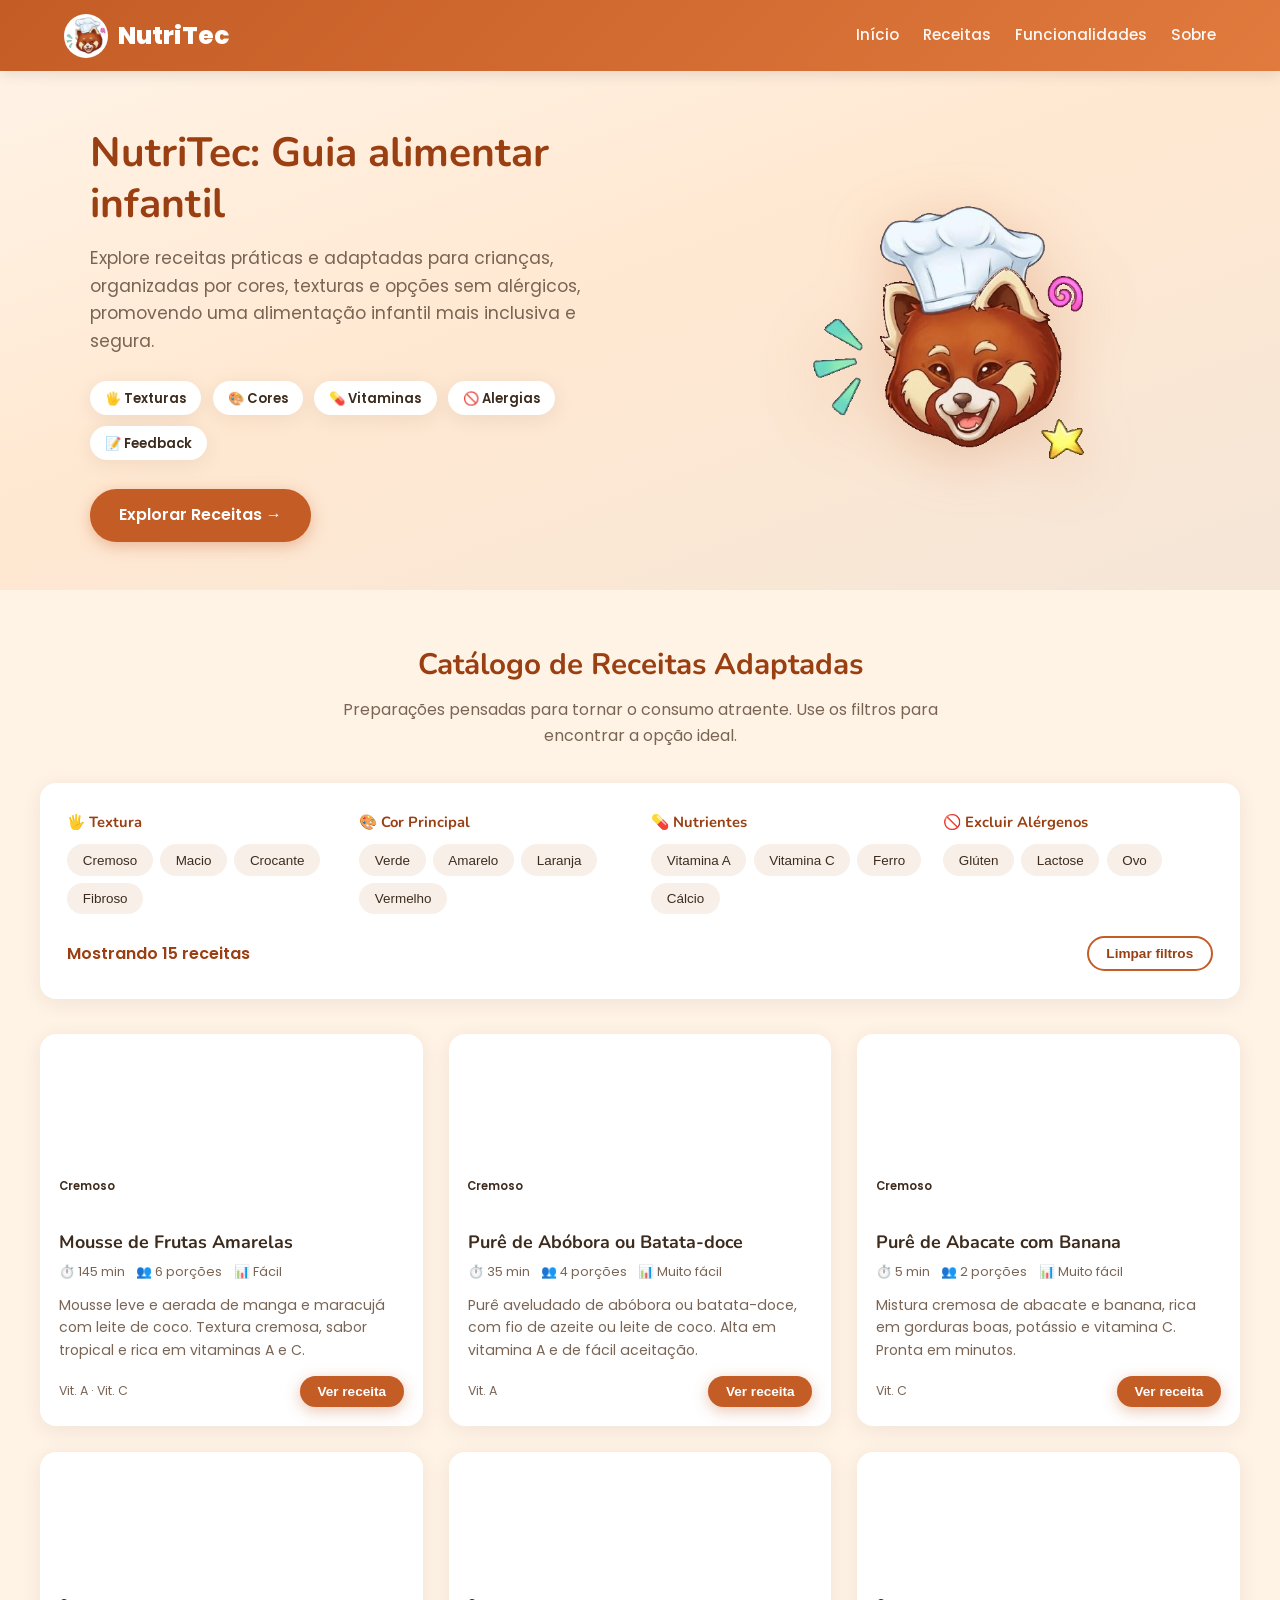
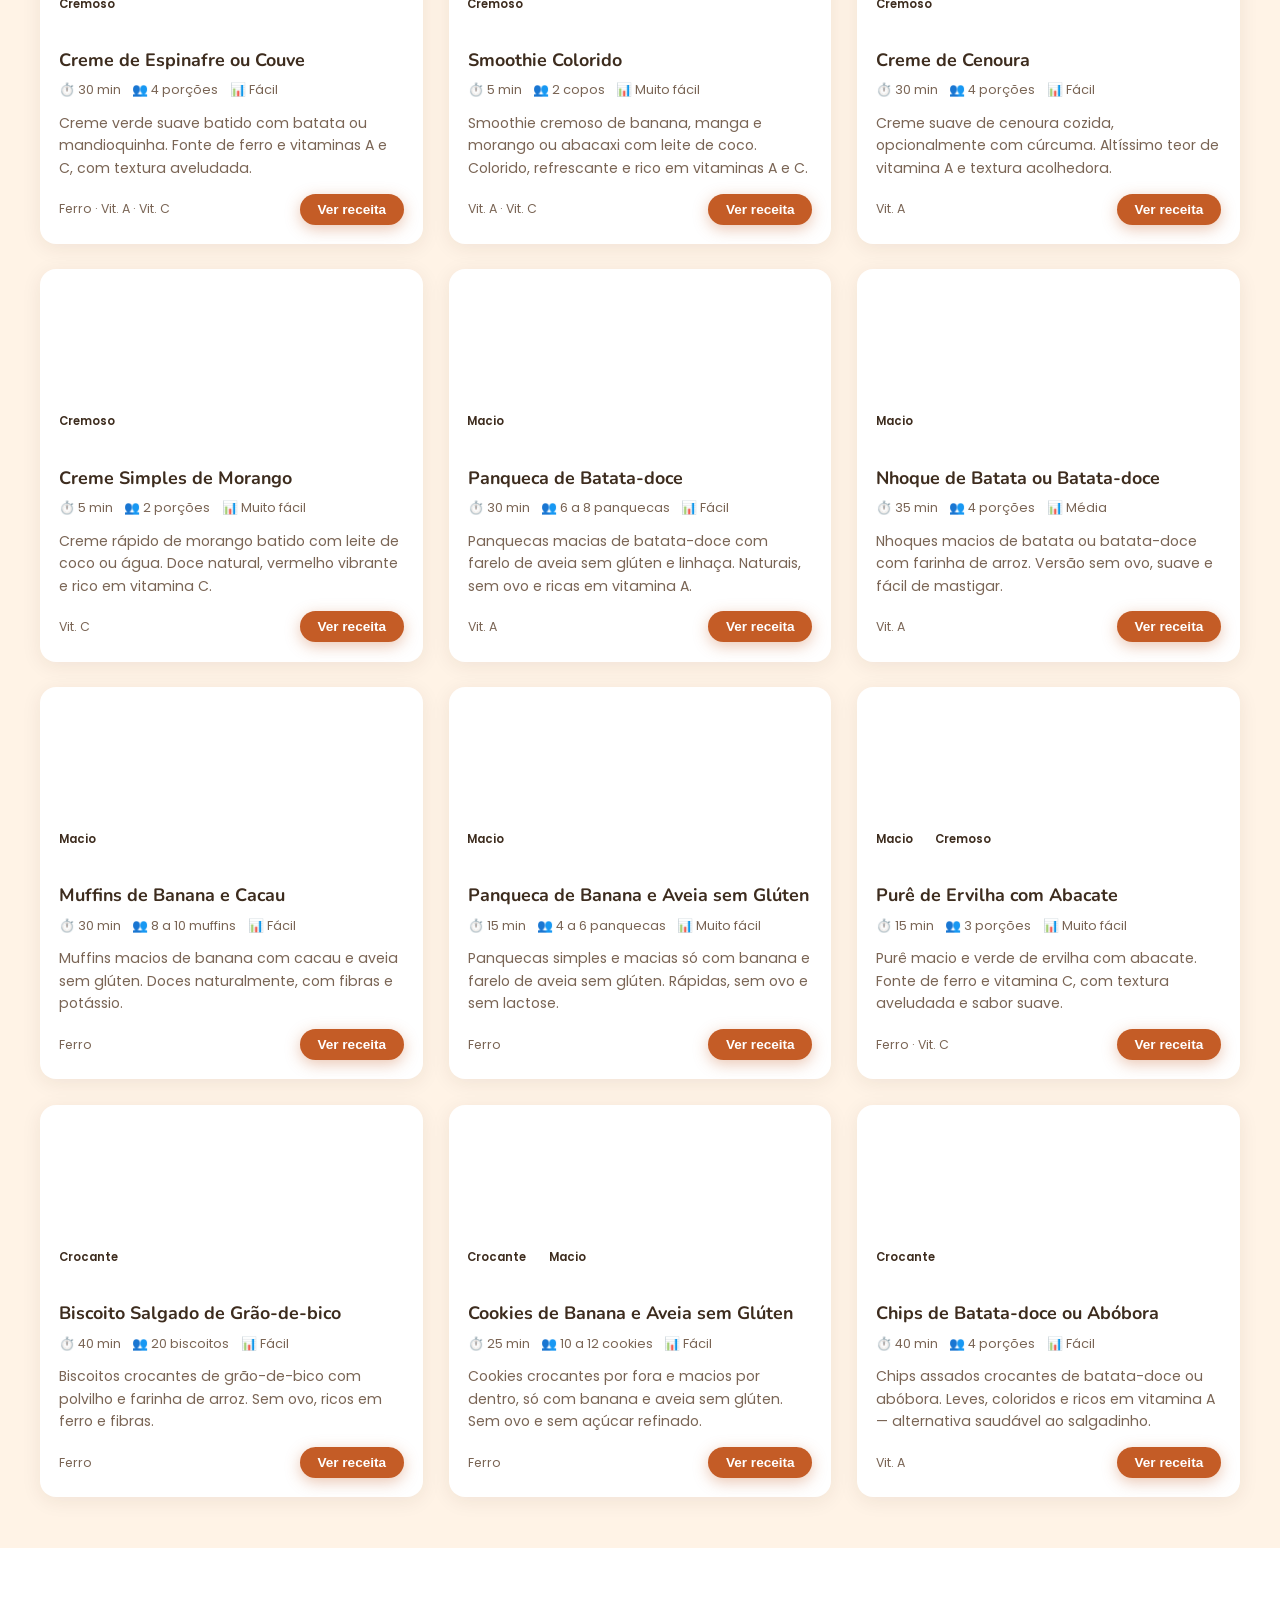
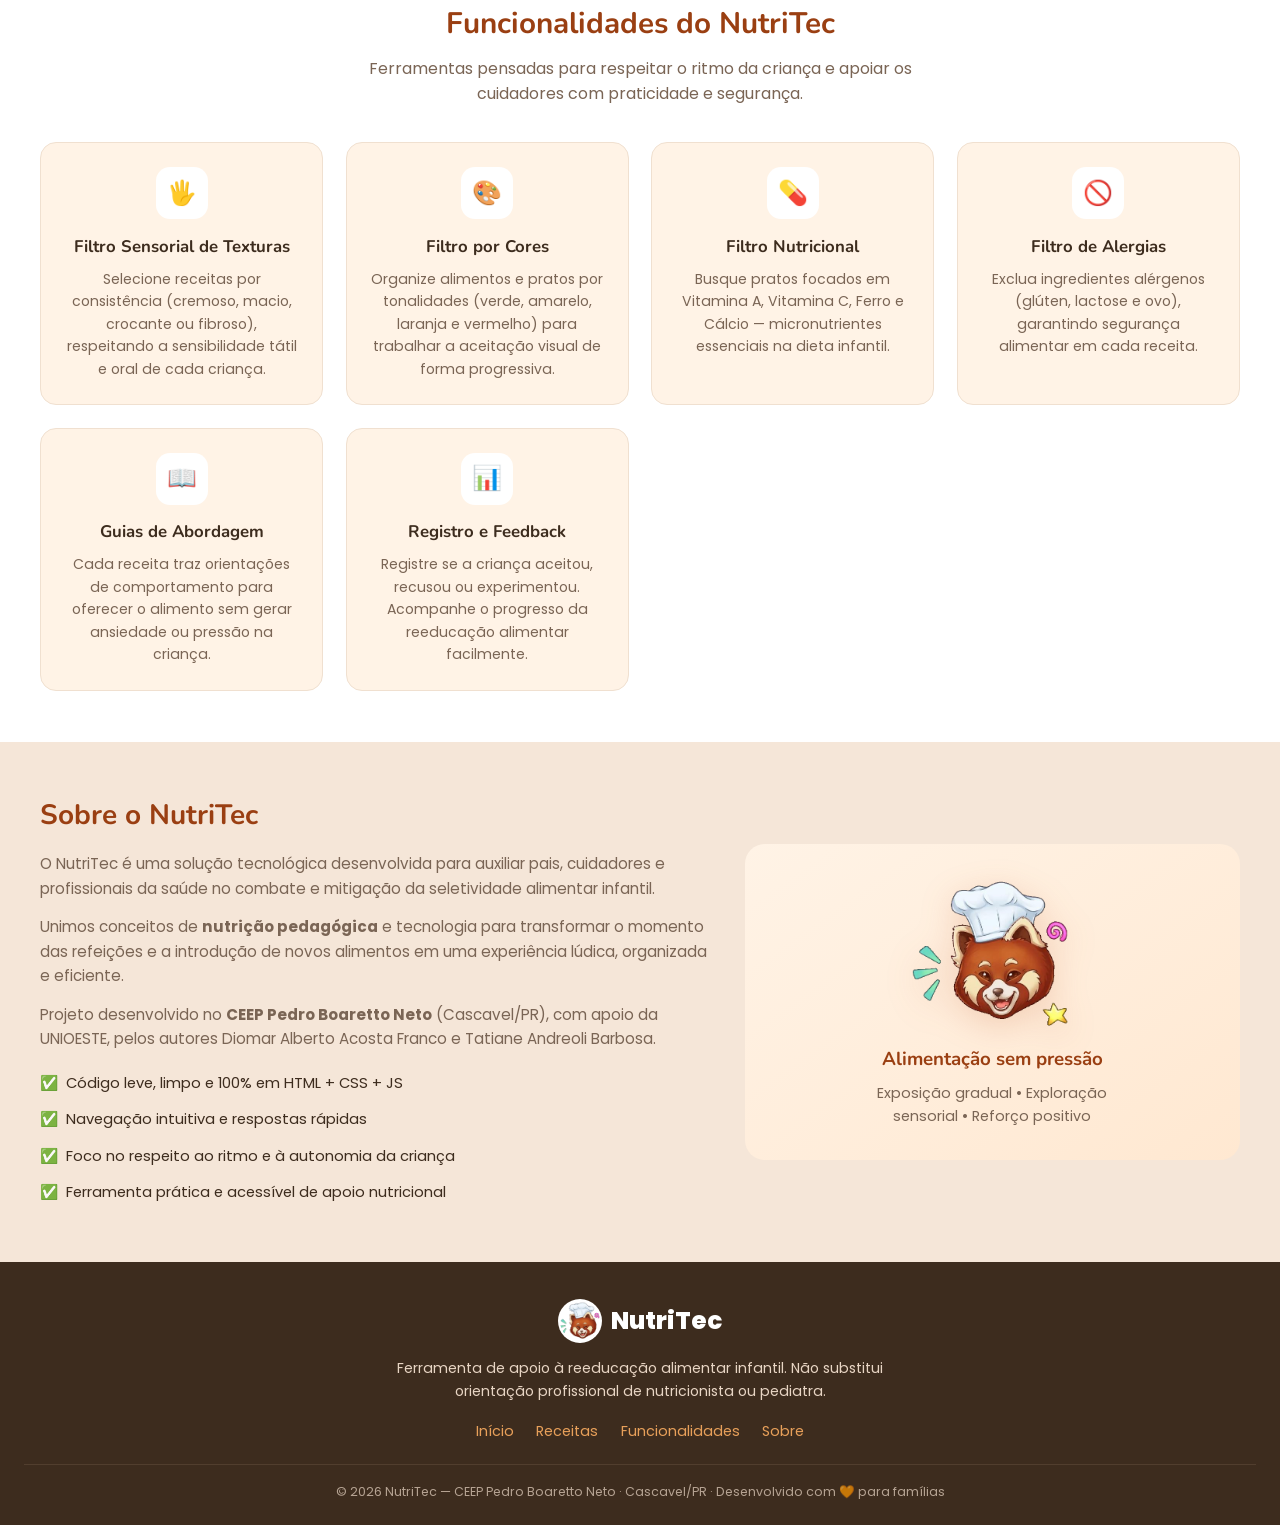
==== index.html @ ca4266a8 "Rename index.html to index.html" ====
<!DOCTYPE html>
<html lang="pt-BR">
<head>
  <meta charset="UTF-8">
  <meta name="viewport" content="width=device-width, initial-scale=1.0">
  <title>NutriTec | Guia alimentar infantil</title>
  <meta name="description" content="Explore receitas práticas e adaptadas para crianças, organizadas por cores, texturas e opções sem alérgicos, promovendo uma alimentação infantil mais inclusiva e segura.">
  <link rel="preconnect" href="https://fonts.googleapis.com">
  <link rel="preconnect" href="https://fonts.gstatic.com" crossorigin>
  <link href="https://fonts.googleapis.com/css2?family=Nunito:wght@400;600;700;800&family=Poppins:wght@400;500;600&display=swap" rel="stylesheet">
  <link rel="stylesheet" href="style.css">

</head>
<body>
  <!-- Header -->
  <header>
    <div class="header-inner">
      <a href="#" class="logo">
        <img src="[data-uri]" alt="Mascote NutriTec">
        NutriTec
      </a>
      <button class="menu-toggle" id="menuToggle" aria-label="Menu">☰</button>
      <nav id="mainNav">
        <a href="#inicio">Início</a>
        <a href="#receitas">Receitas</a>
        <a href="#funcionalidades">Funcionalidades</a>
        <a href="#sobre">Sobre</a>
      </nav>
    </div>
  </header>

  <!-- Hero -->
  <section class="hero" id="inicio">
    <div class="hero-inner">
      <div class="hero-text">
        <h1>NutriTec: Guia alimentar infantil</h1>
        <p>Explore receitas práticas e adaptadas para crianças, organizadas por cores, texturas e opções sem alérgicos, promovendo uma alimentação infantil mais inclusiva e segura.</p>
        <div class="hero-badges">
          <span class="badge">🖐️ Texturas</span>
          <span class="badge">🎨 Cores</span>
          <span class="badge">💊 Vitaminas</span>
          <span class="badge">🚫 Alergias</span>
          <span class="badge">📝 Feedback</span>
        </div>
        <a href="#receitas" class="btn btn-primary">Explorar Receitas →</a>
      </div>
      <div class="hero-mascot">
        <img src="[data-uri]" alt="Ursinho chef NutriTec – mascote oficial">
      </div>
    </div>
  </section>

  <!-- Receitas + Filtros (primeiro) -->
  <section class="filters-section" id="receitas">
    <div class="container">
      <h2 class="section-title">Catálogo de Receitas Adaptadas</h2>
      <p class="section-subtitle">Preparações pensadas para tornar o consumo atraente. Use os filtros para encontrar a opção ideal.</p>

      <div class="filters-panel">
        <div class="filters-grid">
          <div class="filter-group">
            <h4>🖐️ Textura</h4>
            <div class="filter-options" data-filter="texture">
              <button class="filter-chip" data-value="cremoso">Cremoso</button>
              <button class="filter-chip" data-value="macio">Macio</button>
              <button class="filter-chip" data-value="crocante">Crocante</button>
              <button class="filter-chip" data-value="fibroso">Fibroso</button>
            </div>
          </div>
          <div class="filter-group">
            <h4>🎨 Cor Principal</h4>
            <div class="filter-options" data-filter="color">
              <button class="filter-chip" data-value="verde">Verde</button>
              <button class="filter-chip" data-value="amarelo">Amarelo</button>
              <button class="filter-chip" data-value="laranja">Laranja</button>
              <button class="filter-chip" data-value="vermelho">Vermelho</button>
            </div>
          </div>
          <div class="filter-group">
            <h4>💊 Nutrientes</h4>
            <div class="filter-options" data-filter="nutrient">
              <button class="filter-chip" data-value="vitamina-a">Vitamina A</button>
              <button class="filter-chip" data-value="vitamina-c">Vitamina C</button>
              <button class="filter-chip" data-value="ferro">Ferro</button>
              <button class="filter-chip" data-value="calcio">Cálcio</button>
            </div>
          </div>
          <div class="filter-group">
            <h4>🚫 Excluir Alérgenos</h4>
            <div class="filter-options" data-filter="allergy">
              <button class="filter-chip allergy" data-value="gluten">Glúten</button>
              <button class="filter-chip allergy" data-value="lactose">Lactose</button>
              <button class="filter-chip allergy" data-value="ovo">Ovo</button>
            </div>
          </div>
        </div>
        <div class="filter-actions">
          <span class="results-count" id="resultsCount">Mostrando 15 receitas</span>
          <button class="btn btn-secondary btn-sm" id="clearFilters">Limpar filtros</button>
        </div>
      </div>

      <div class="recipes-grid" id="recipesGrid"></div>

      <div class="empty-state" id="emptyState">
        <div class="icon">🔍</div>
        <h3>Nenhuma receita encontrada</h3>
        <p>Tente ajustar os filtros ou limpe para ver todas as opções.</p>
      </div>
    </div>
  </section>

  <!-- Funcionalidades -->
  <section class="features" id="funcionalidades">
    <div class="container">
      <h2 class="section-title">Funcionalidades do NutriTec</h2>
      <p class="section-subtitle">Ferramentas pensadas para respeitar o ritmo da criança e apoiar os cuidadores com praticidade e segurança.</p>
      <div class="features-grid">
        <div class="feature-card">
          <div class="feature-icon">🖐️</div>
          <h3>Filtro Sensorial de Texturas</h3>
          <p>Selecione receitas por consistência (cremoso, macio, crocante ou fibroso), respeitando a sensibilidade tátil e oral de cada criança.</p>
        </div>
        <div class="feature-card">
          <div class="feature-icon">🎨</div>
          <h3>Filtro por Cores</h3>
          <p>Organize alimentos e pratos por tonalidades (verde, amarelo, laranja e vermelho) para trabalhar a aceitação visual de forma progressiva.</p>
        </div>
        <div class="feature-card">
          <div class="feature-icon">💊</div>
          <h3>Filtro Nutricional</h3>
          <p>Busque pratos focados em Vitamina A, Vitamina C, Ferro e Cálcio — micronutrientes essenciais na dieta infantil.</p>
        </div>
        <div class="feature-card">
          <div class="feature-icon">🚫</div>
          <h3>Filtro de Alergias</h3>
          <p>Exclua ingredientes alérgenos (glúten, lactose e ovo), garantindo segurança alimentar em cada receita.</p>
        </div>
        <div class="feature-card">
          <div class="feature-icon">📖</div>
          <h3>Guias de Abordagem</h3>
          <p>Cada receita traz orientações de comportamento para oferecer o alimento sem gerar ansiedade ou pressão na criança.</p>
        </div>
        <div class="feature-card">
          <div class="feature-icon">📊</div>
          <h3>Registro e Feedback</h3>
          <p>Registre se a criança aceitou, recusou ou experimentou. Acompanhe o progresso da reeducação alimentar facilmente.</p>
        </div>
      </div>
    </div>
  </section>

  <!-- Sobre -->
  <section class="about" id="sobre">
    <div class="container">
      <div class="about-content">
        <div class="about-text">
          <h2>Sobre o NutriTec</h2>
          <p>O NutriTec é uma solução tecnológica desenvolvida para auxiliar pais, cuidadores e profissionais da saúde no combate e mitigação da seletividade alimentar infantil.</p>
          <p>Unimos conceitos de <strong>nutrição pedagógica</strong> e tecnologia para transformar o momento das refeições e a introdução de novos alimentos em uma experiência lúdica, organizada e eficiente.</p>
          <p>Projeto desenvolvido no <strong>CEEP Pedro Boaretto Neto</strong> (Cascavel/PR), com apoio da UNIOESTE, pelos autores Diomar Alberto Acosta Franco e Tatiane Andreoli Barbosa.</p>
          <ul class="about-list">
            <li>Código leve, limpo e 100% em HTML + CSS + JS</li>
            <li>Navegação intuitiva e respostas rápidas</li>
            <li>Foco no respeito ao ritmo e à autonomia da criança</li>
            <li>Ferramenta prática e acessível de apoio nutricional</li>
          </ul>
        </div>
        <div class="about-visual">
          <img src="[data-uri]" alt="Mascote NutriTec">
          <h3 style="color:var(--primary-dark); margin-bottom:0.4rem;">Alimentação sem pressão</h3>
          <p style="color:var(--muted); max-width:260px; font-size:0.9rem;">Exposição gradual • Exploração sensorial • Reforço positivo</p>
        </div>
      </div>
    </div>
  </section>

  <!-- Footer -->
  <footer>
    <div class="logo">
      <img src="[data-uri]" alt="Mascote">
      NutriTec
    </div>
    <p>Ferramenta de apoio à reeducação alimentar infantil. Não substitui orientação profissional de nutricionista ou pediatra.</p>
    <div class="footer-links">
      <a href="#inicio">Início</a>
      <a href="#receitas">Receitas</a>
      <a href="#funcionalidades">Funcionalidades</a>
      <a href="#sobre">Sobre</a>
    </div>
    <div class="copyright">© 2026 NutriTec — CEEP Pedro Boaretto Neto · Cascavel/PR · Desenvolvido com 🧡 para famílias</div>
  </footer>

  <!-- Modal -->
  <div class="modal-overlay" id="modalOverlay">
    <div class="modal" id="modal">
      <button class="modal-close" id="modalClose" aria-label="Fechar">×</button>
      <div class="modal-img" id="modalImg"></div>
      <div class="modal-content" id="modalContent"></div>
    </div>
  </div>

    <script src="script.js"></script>

</body>
</html>
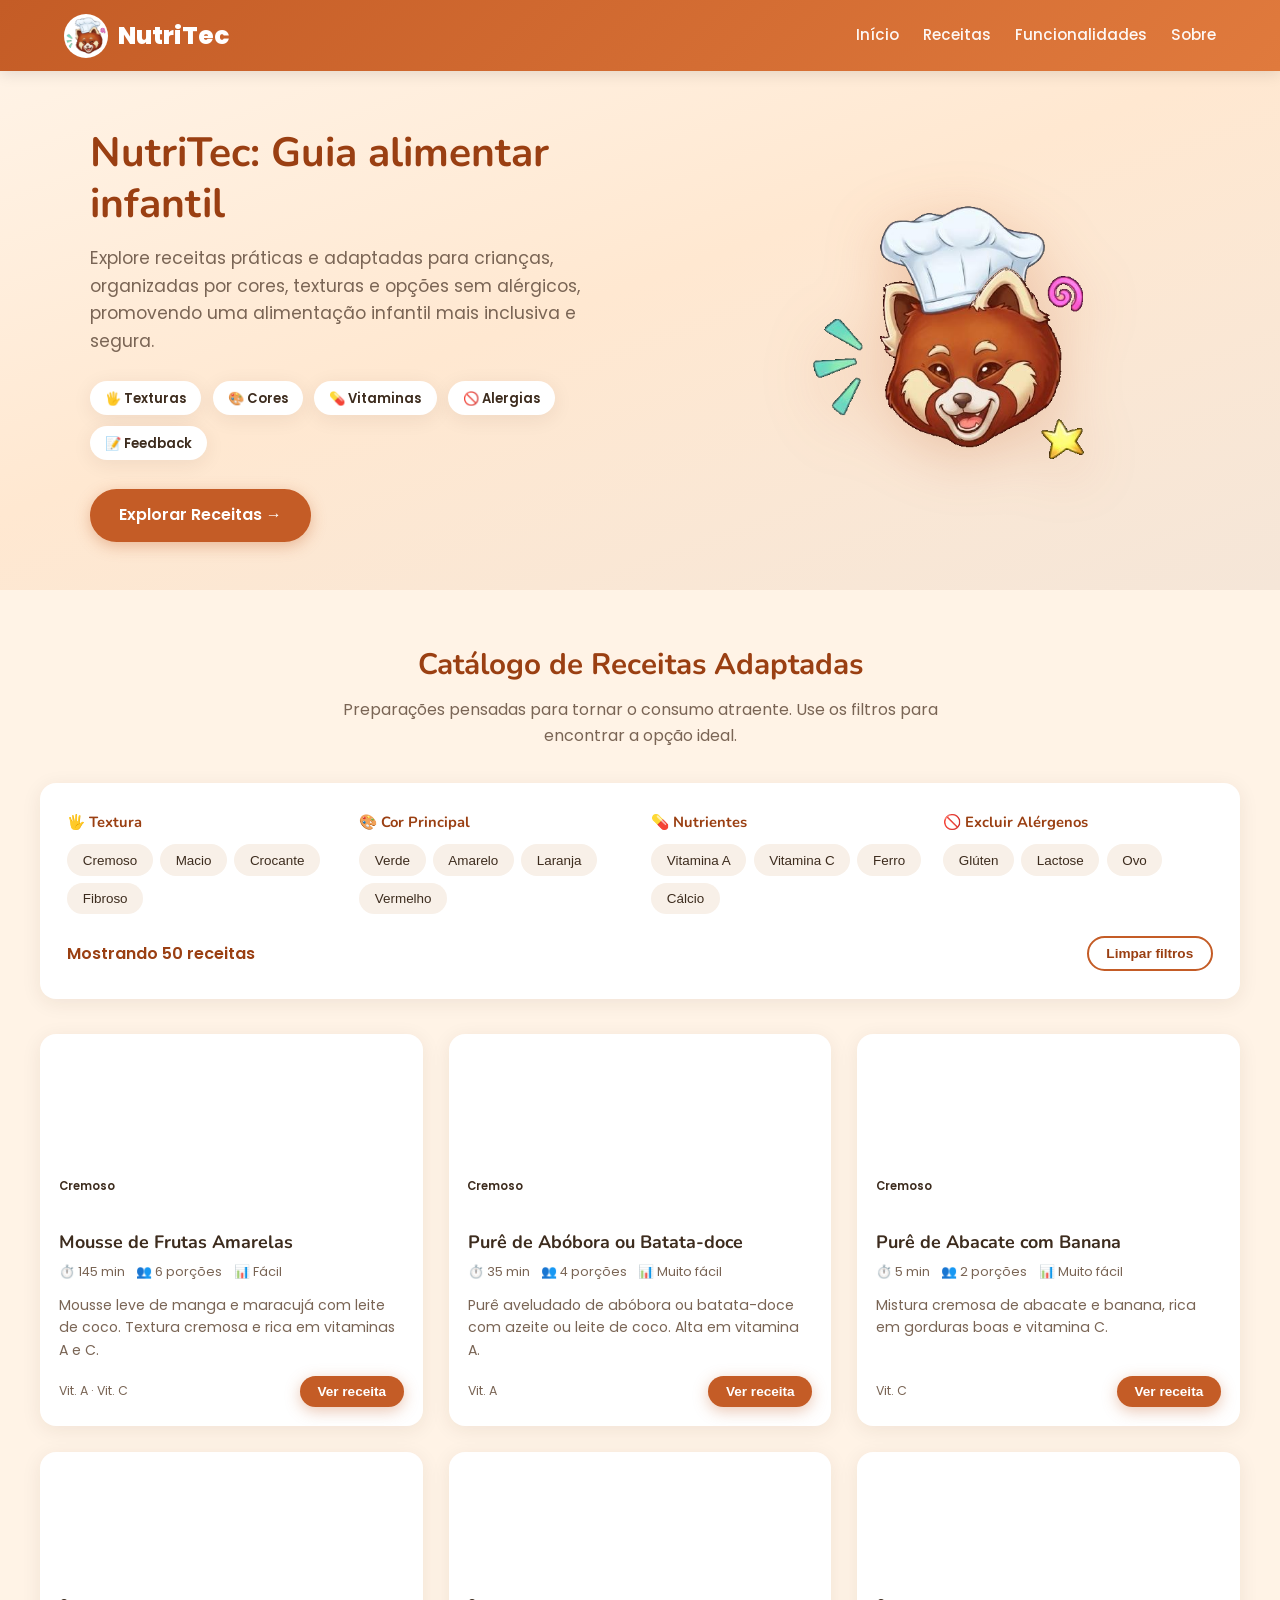
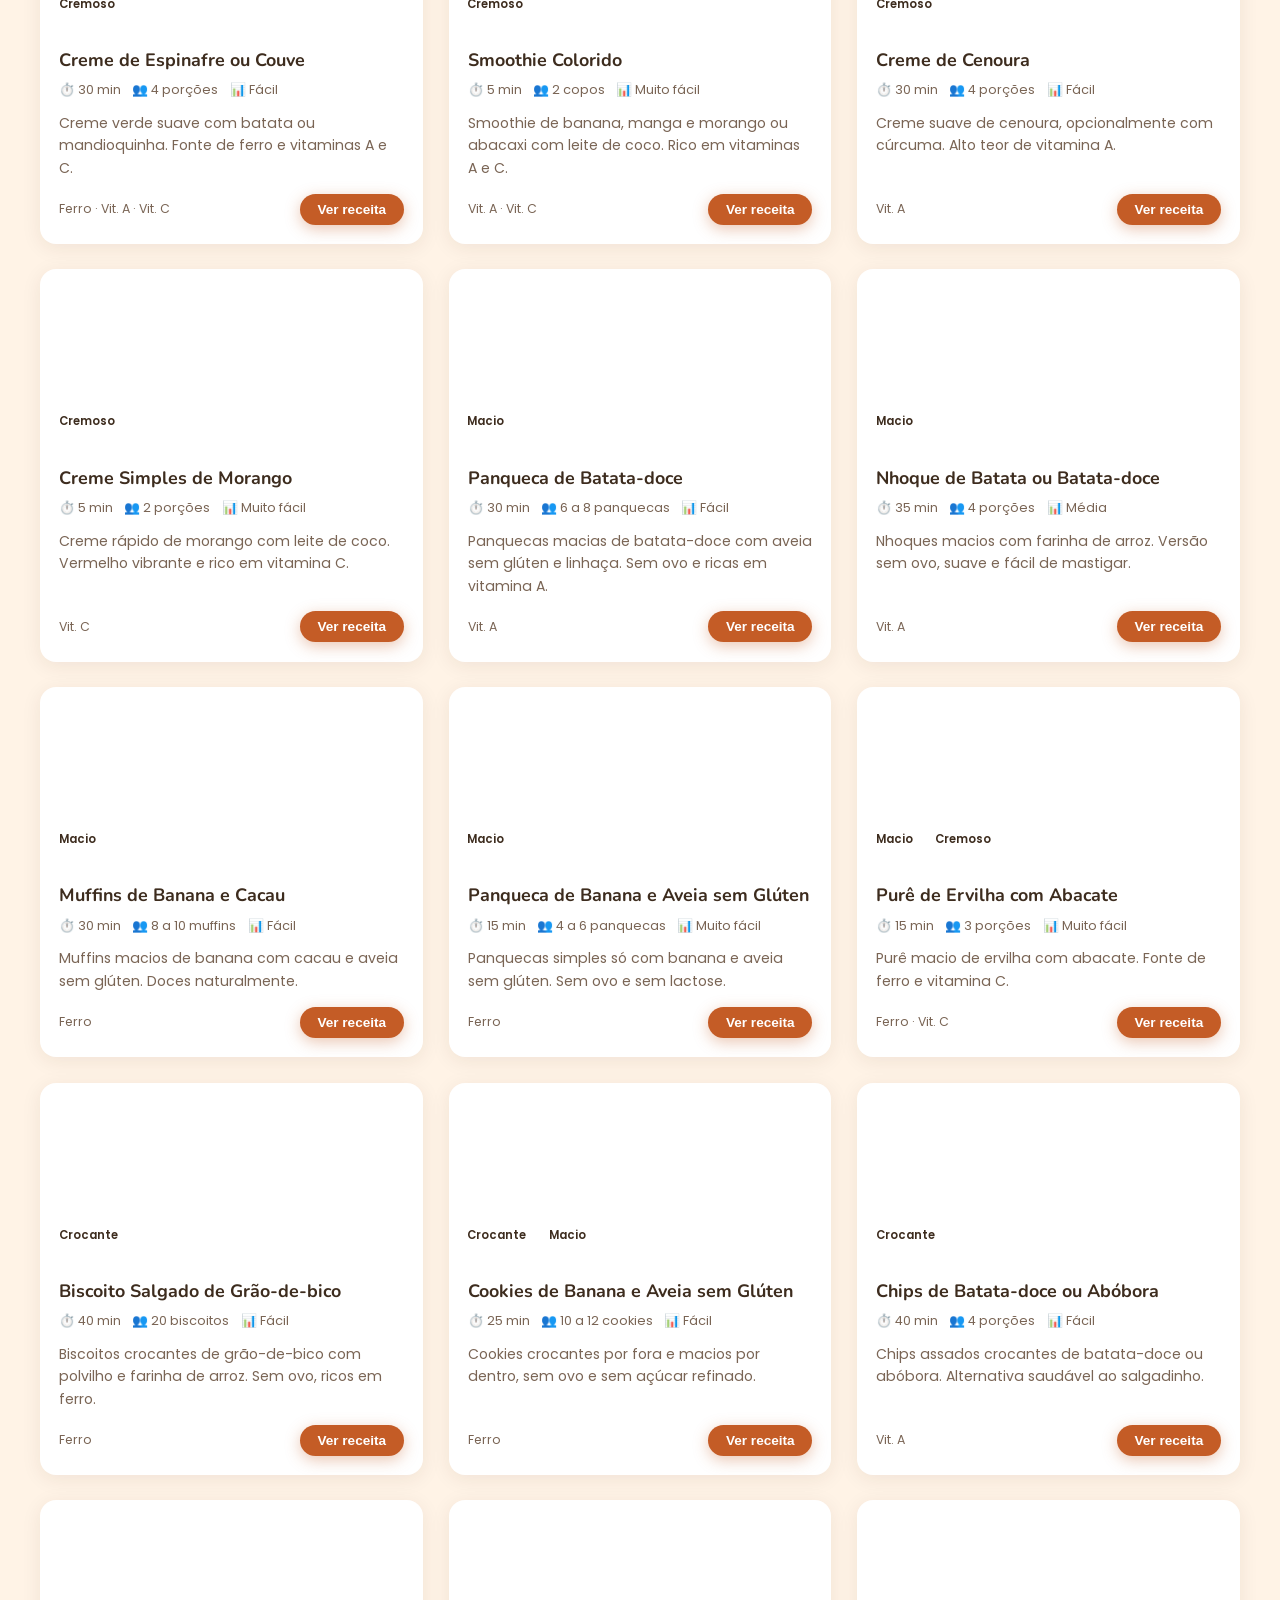
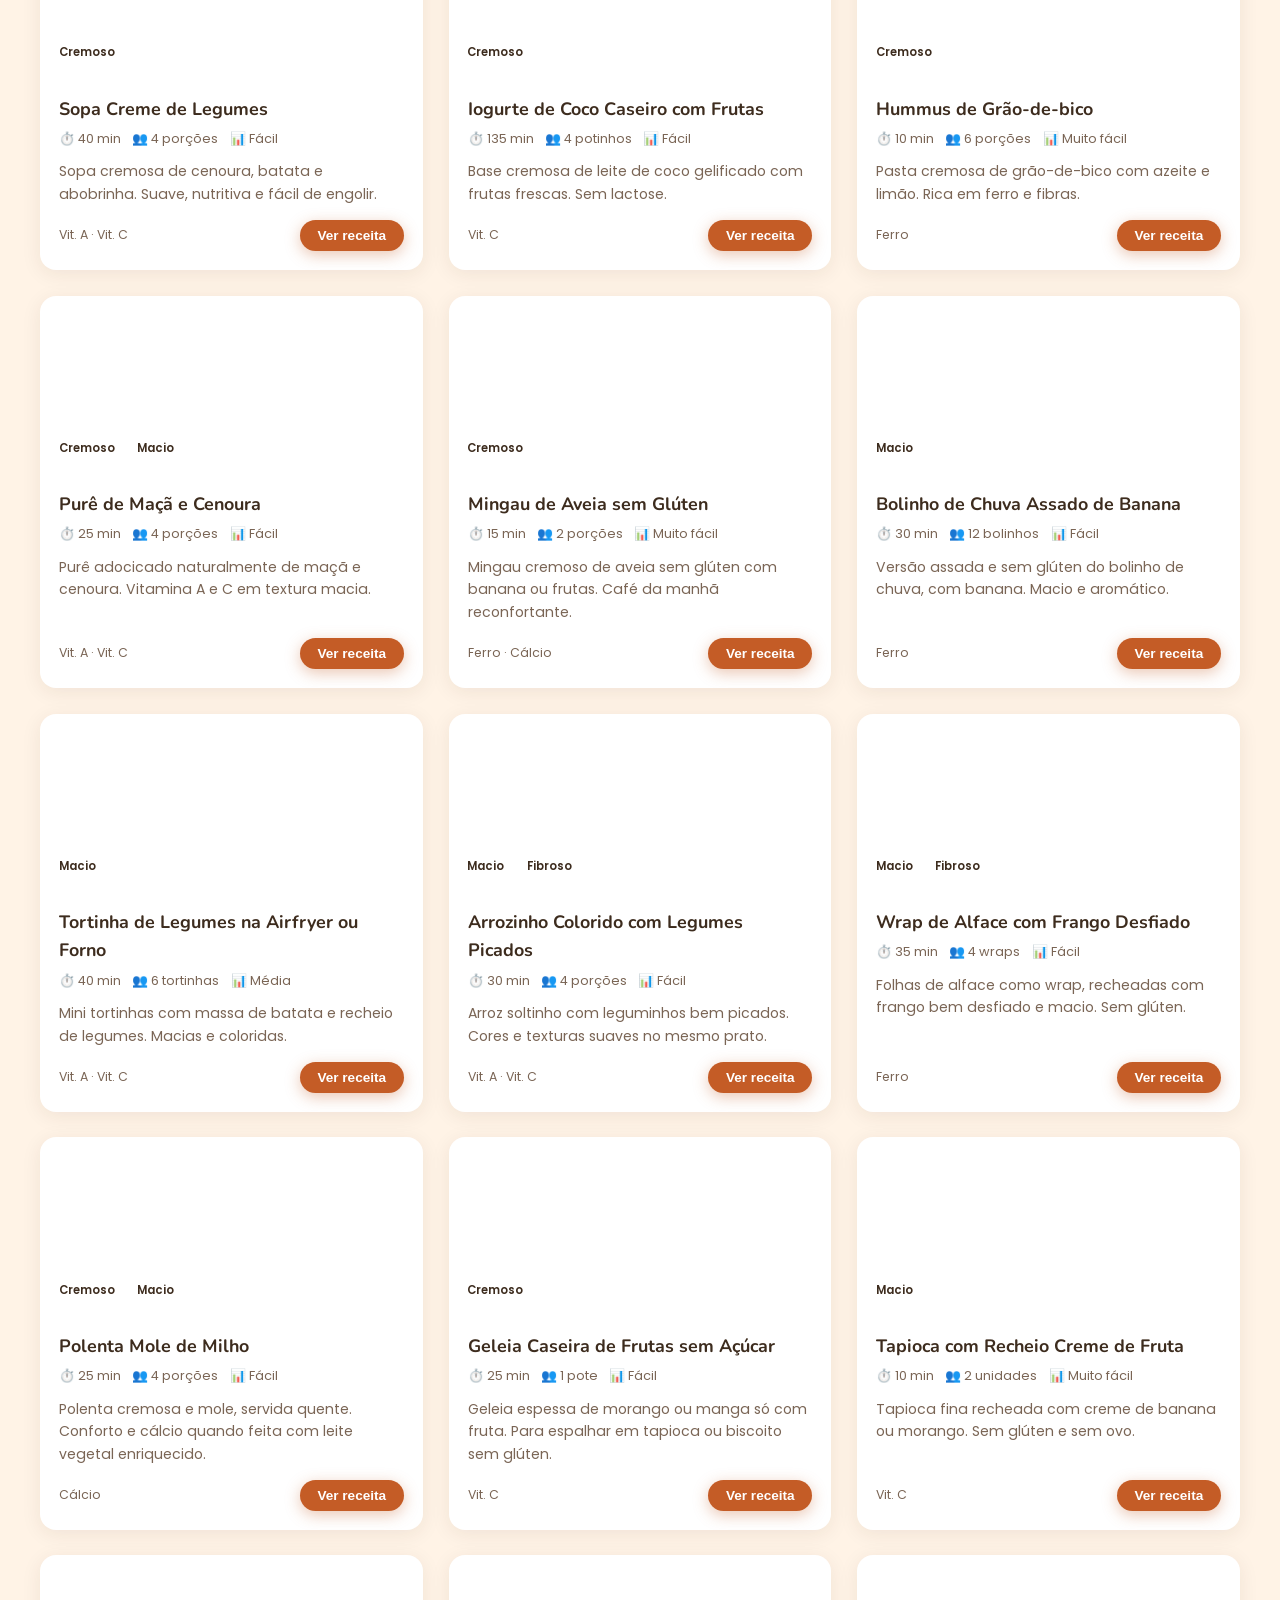
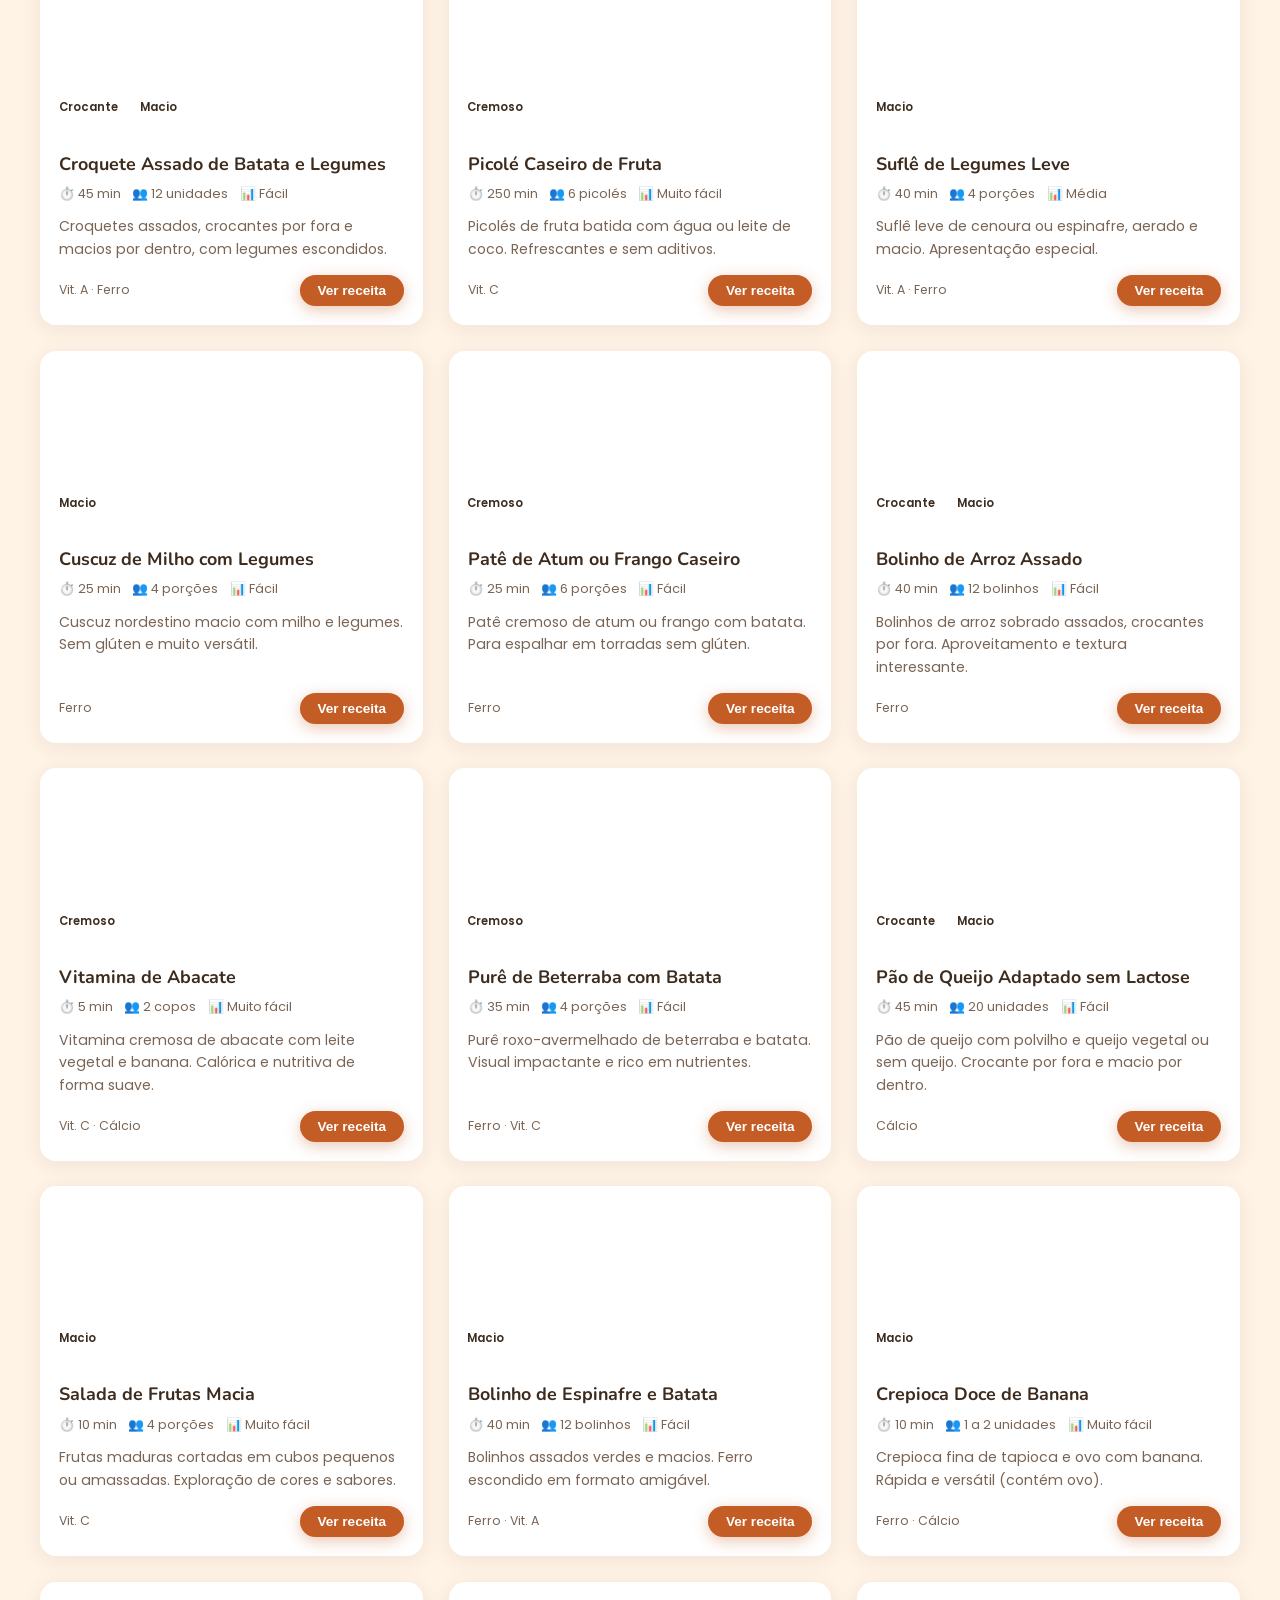
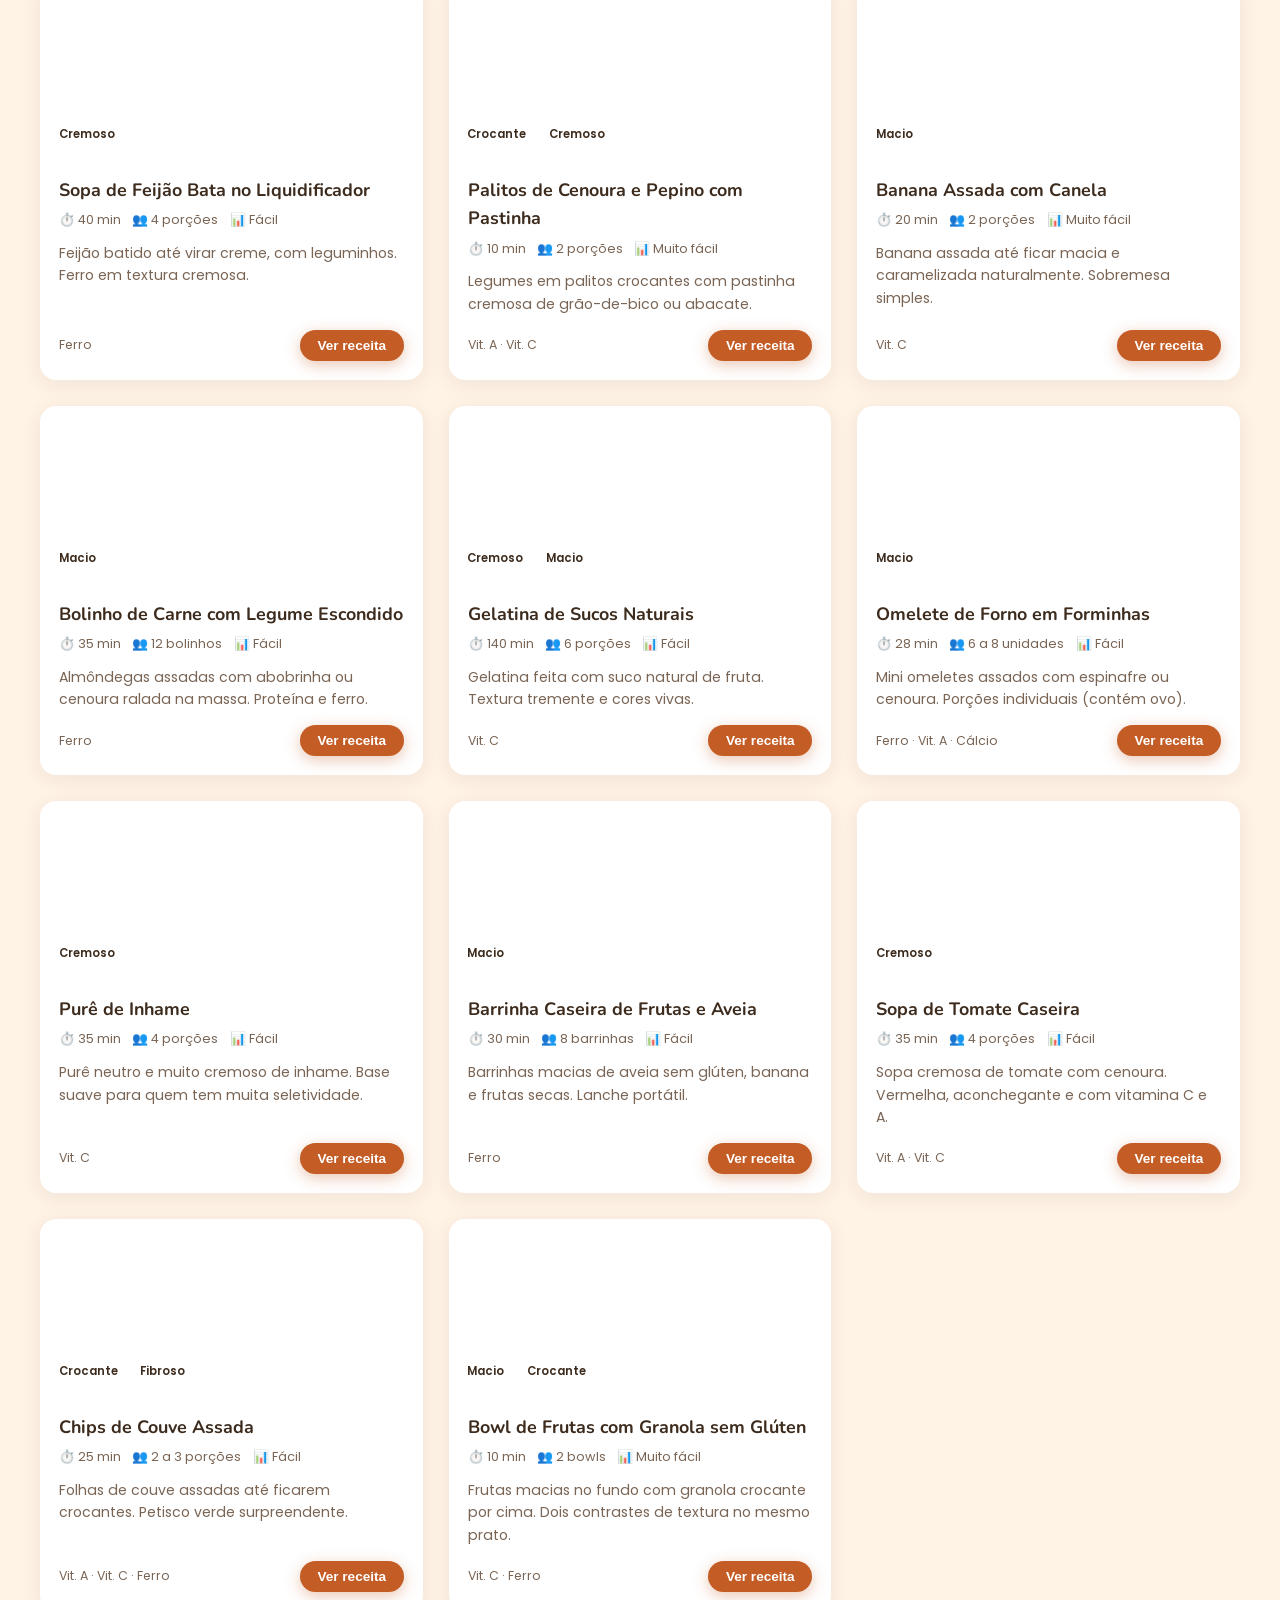
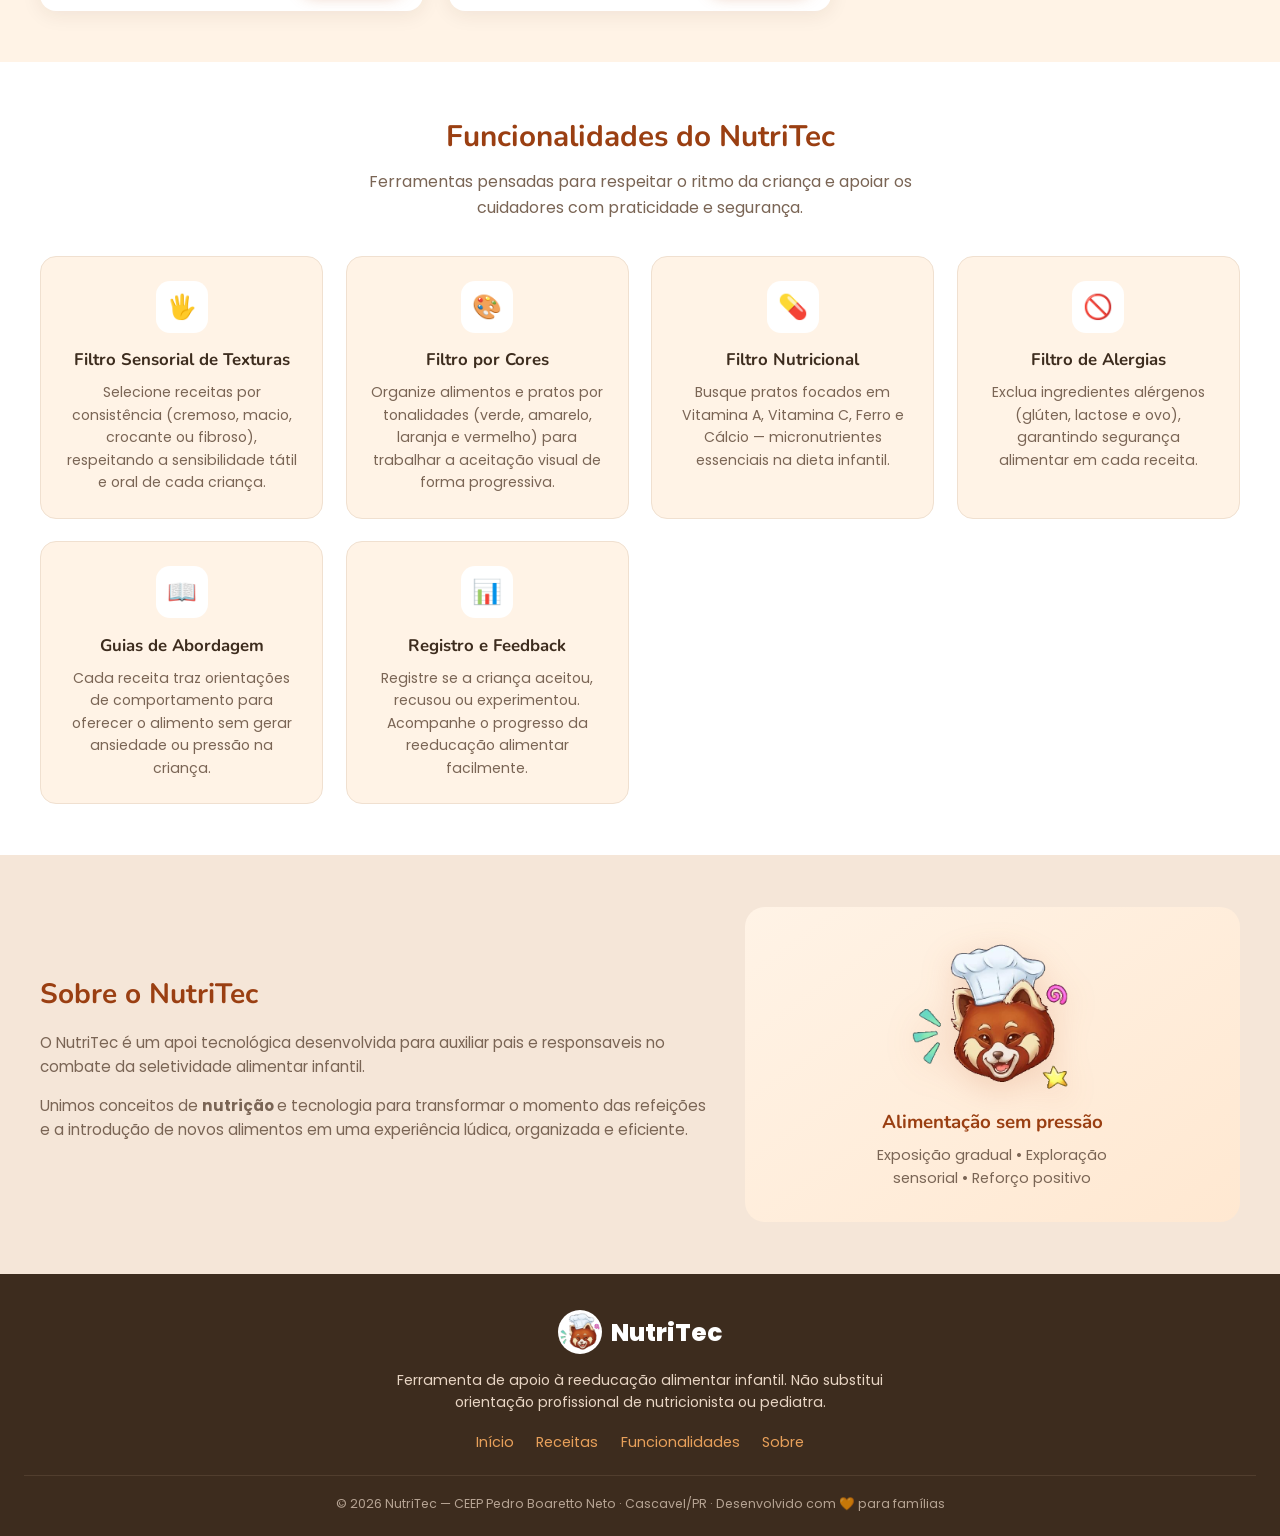
==== commit dcccaa04: "Update index.html" ====
--- a/index.html
+++ b/index.html
@@ -156,14 +156,9 @@
       <div class="about-content">
         <div class="about-text">
           <h2>Sobre o NutriTec</h2>
-          <p>O NutriTec é uma solução tecnológica desenvolvida para auxiliar pais, cuidadores e profissionais da saúde no combate e mitigação da seletividade alimentar infantil.</p>
-          <p>Unimos conceitos de <strong>nutrição pedagógica</strong> e tecnologia para transformar o momento das refeições e a introdução de novos alimentos em uma experiência lúdica, organizada e eficiente.</p>
-          <p>Projeto desenvolvido no <strong>CEEP Pedro Boaretto Neto</strong> (Cascavel/PR), com apoio da UNIOESTE, pelos autores Diomar Alberto Acosta Franco e Tatiane Andreoli Barbosa.</p>
+          <p>O NutriTec é um apoi tecnológica desenvolvida para auxiliar pais e responsaveis no combate da seletividade alimentar infantil.</p>
+          <p>Unimos conceitos de <strong>nutrição </strong> e tecnologia para transformar o momento das refeições e a introdução de novos alimentos em uma experiência lúdica, organizada e eficiente.</p>
           <ul class="about-list">
-            <li>Código leve, limpo e 100% em HTML + CSS + JS</li>
-            <li>Navegação intuitiva e respostas rápidas</li>
-            <li>Foco no respeito ao ritmo e à autonomia da criança</li>
-            <li>Ferramenta prática e acessível de apoio nutricional</li>
           </ul>
         </div>
         <div class="about-visual">
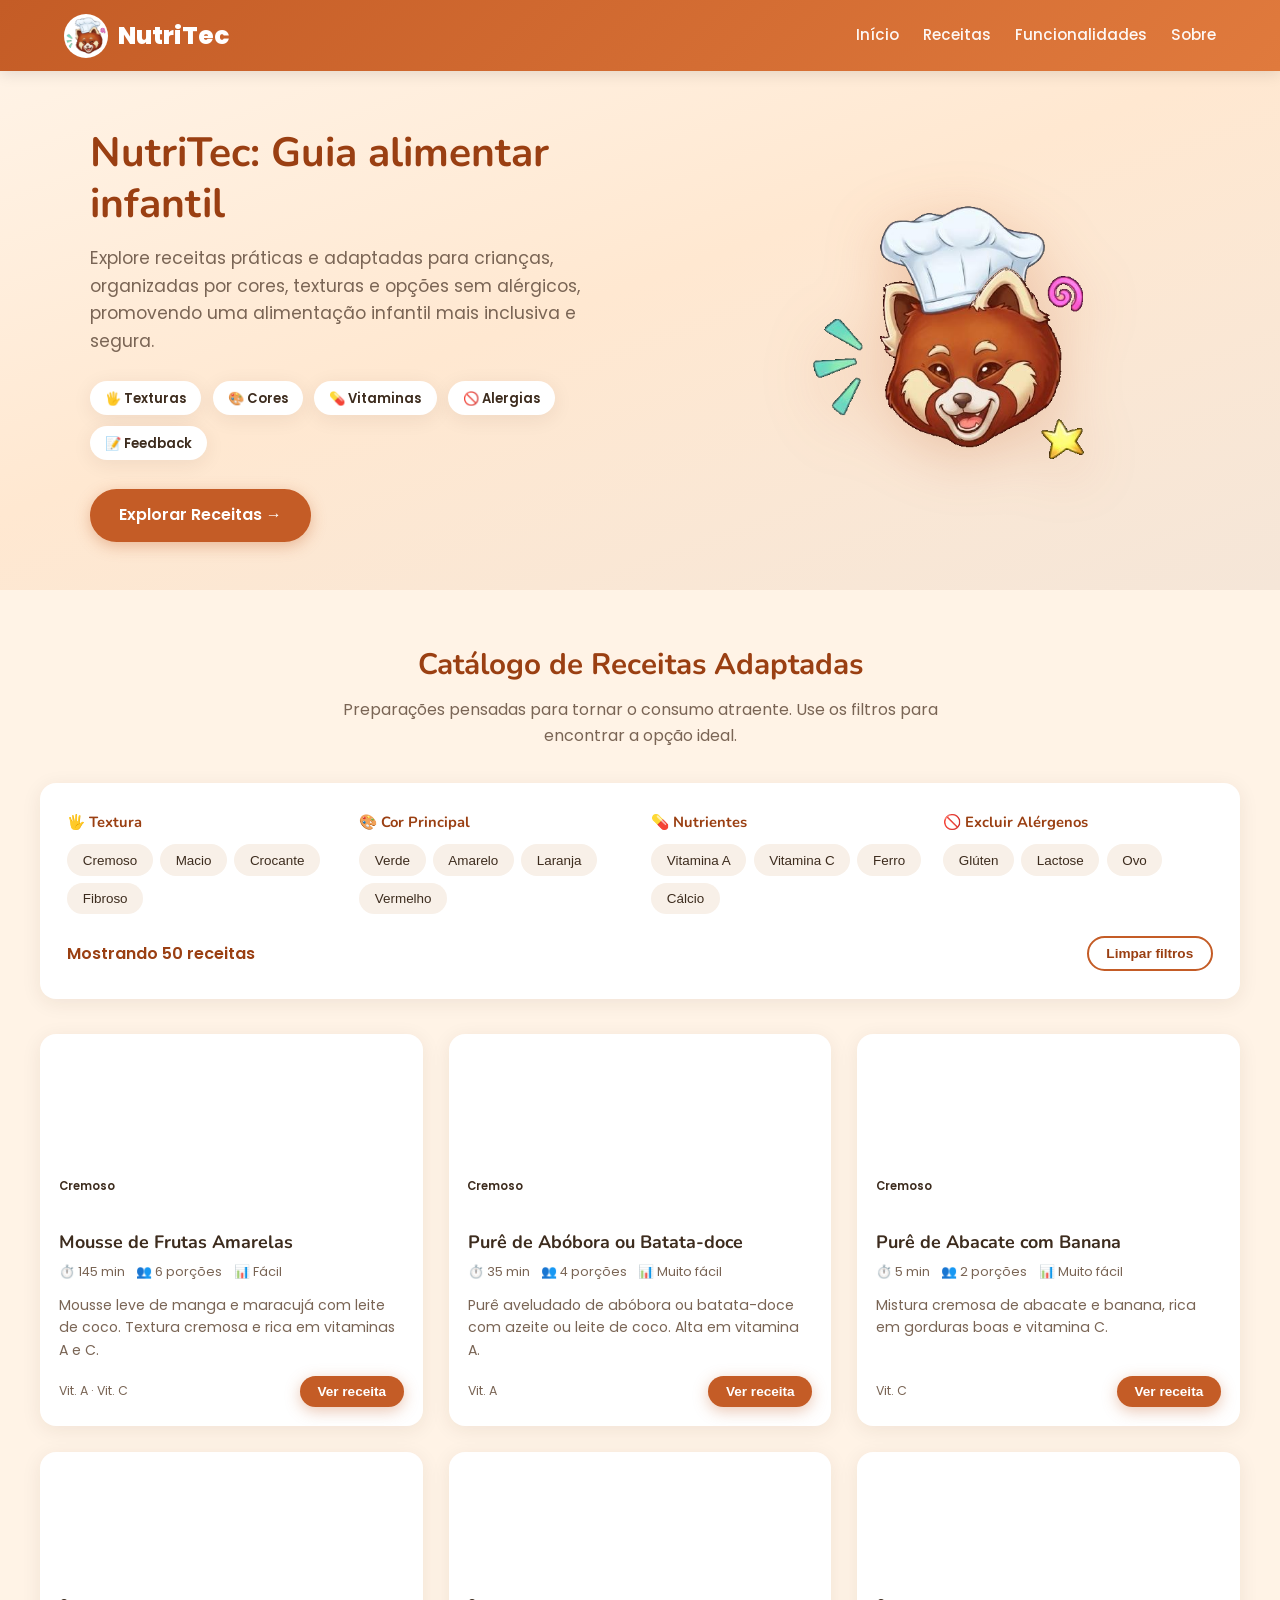
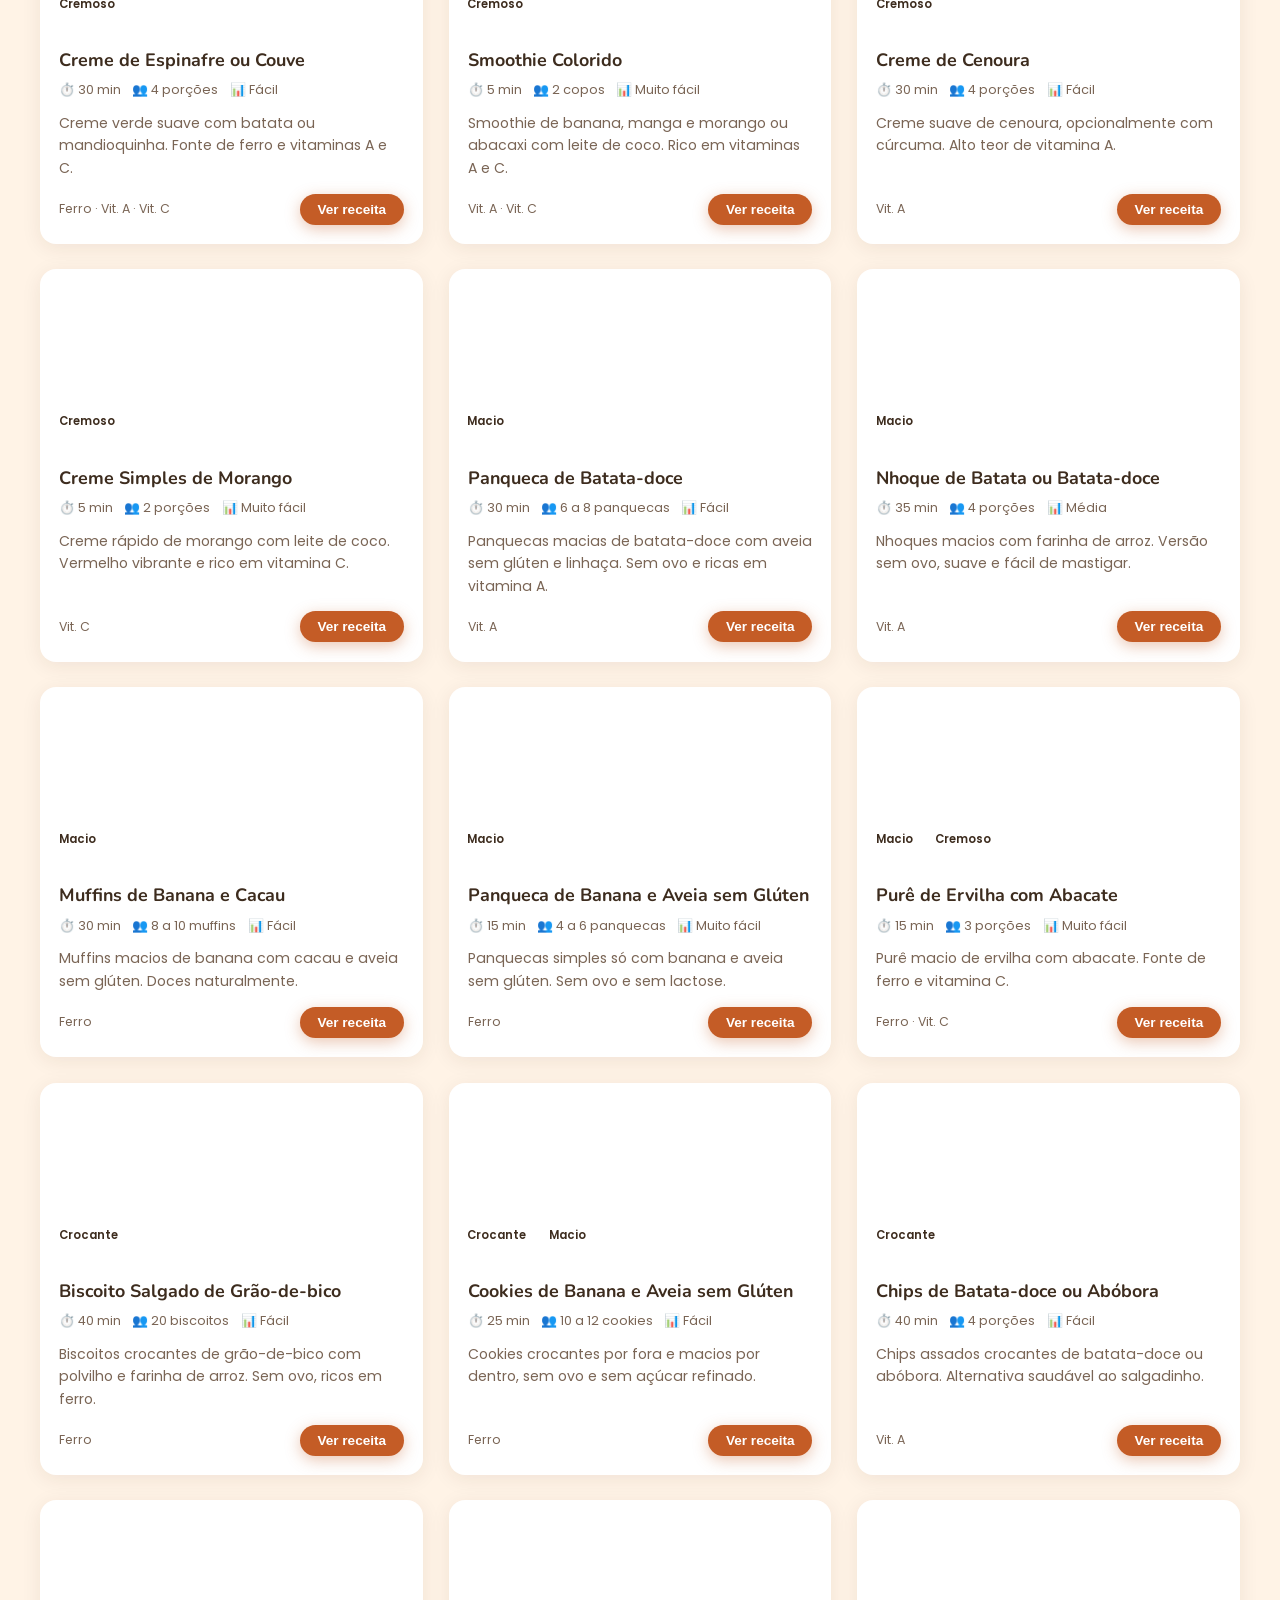
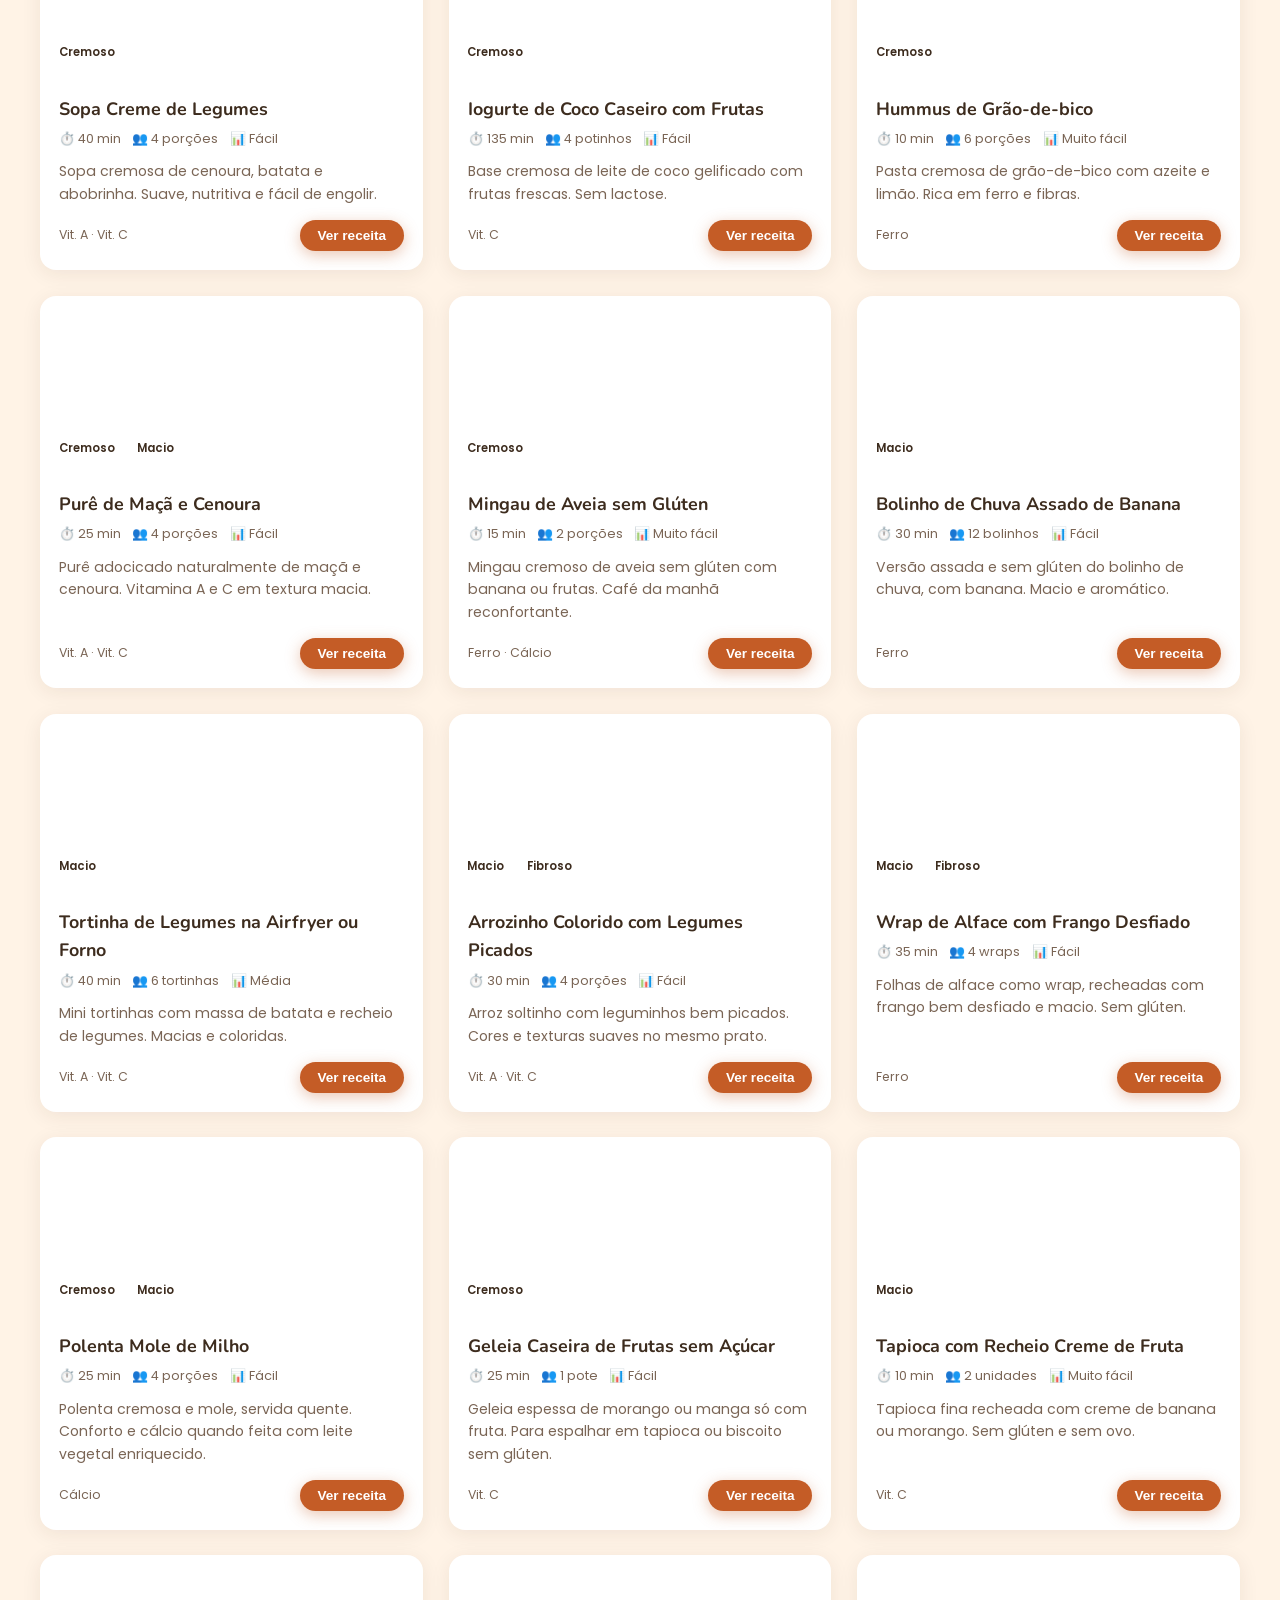
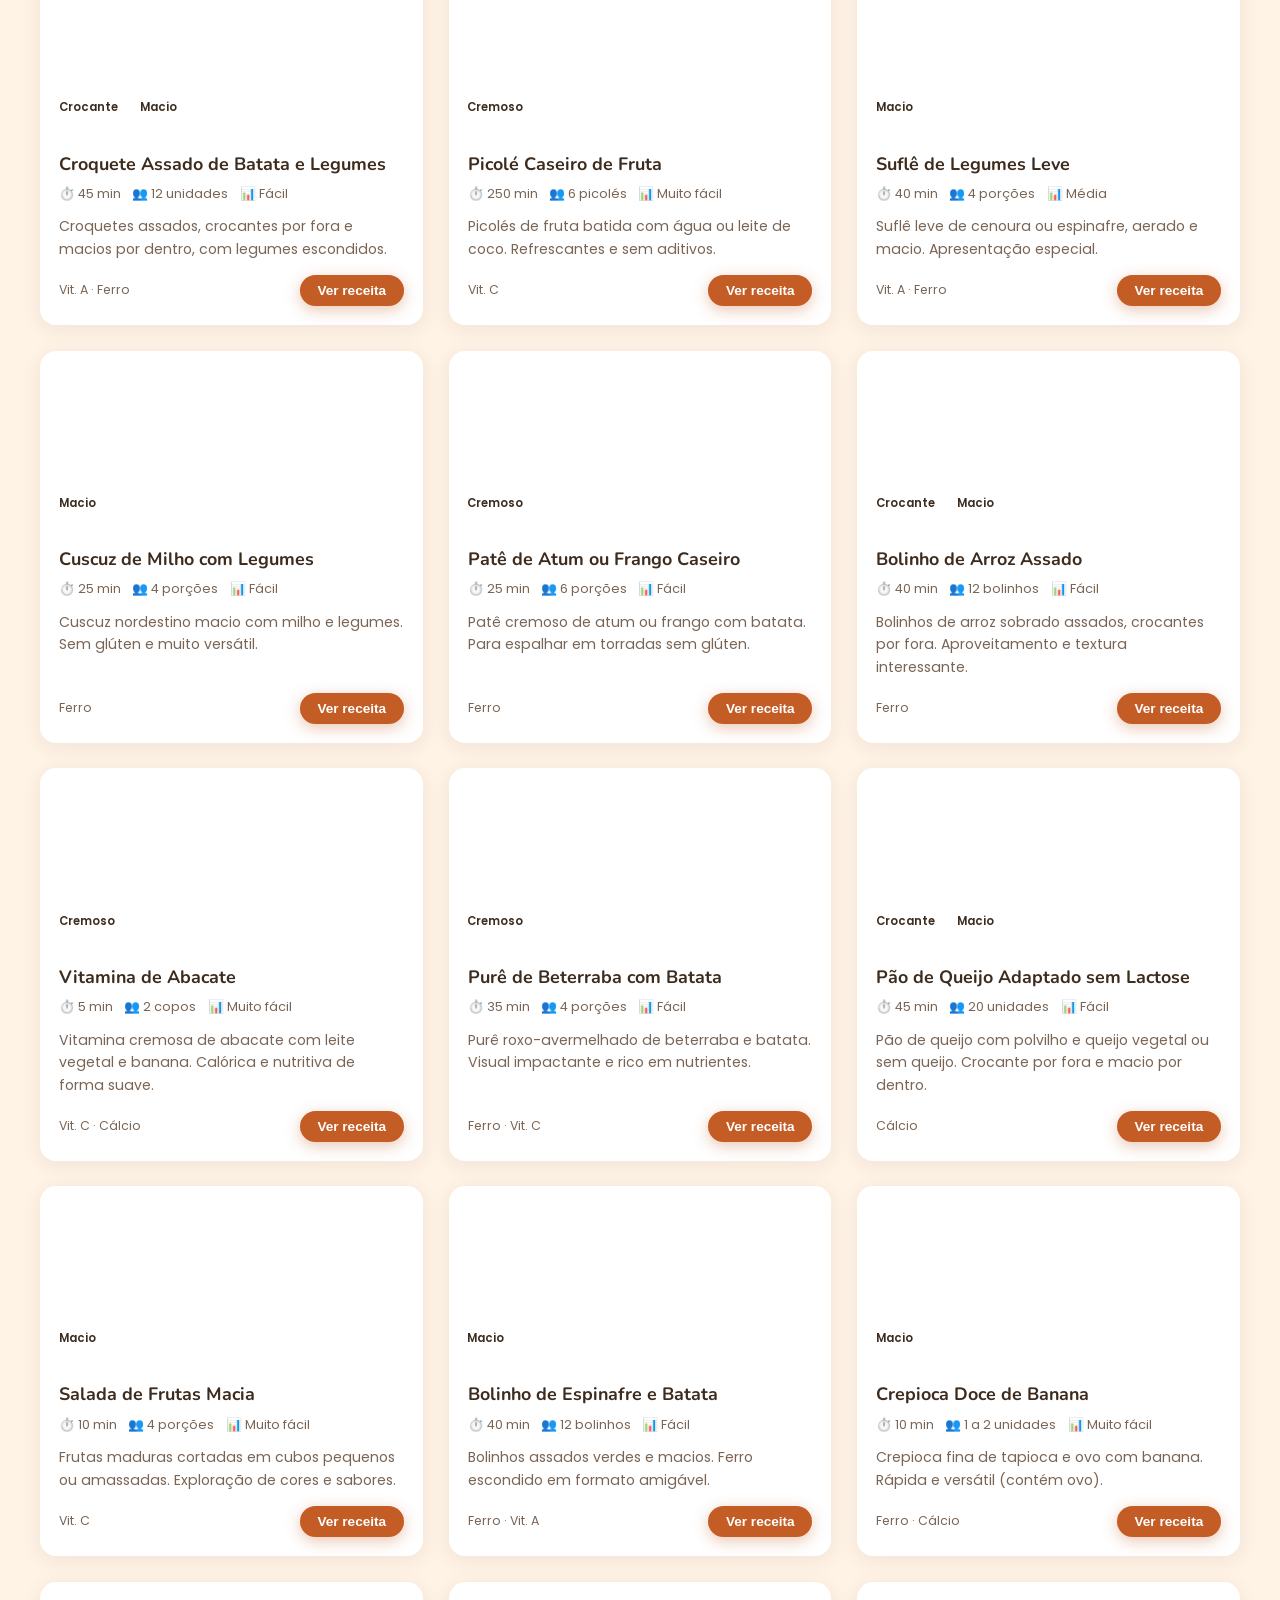
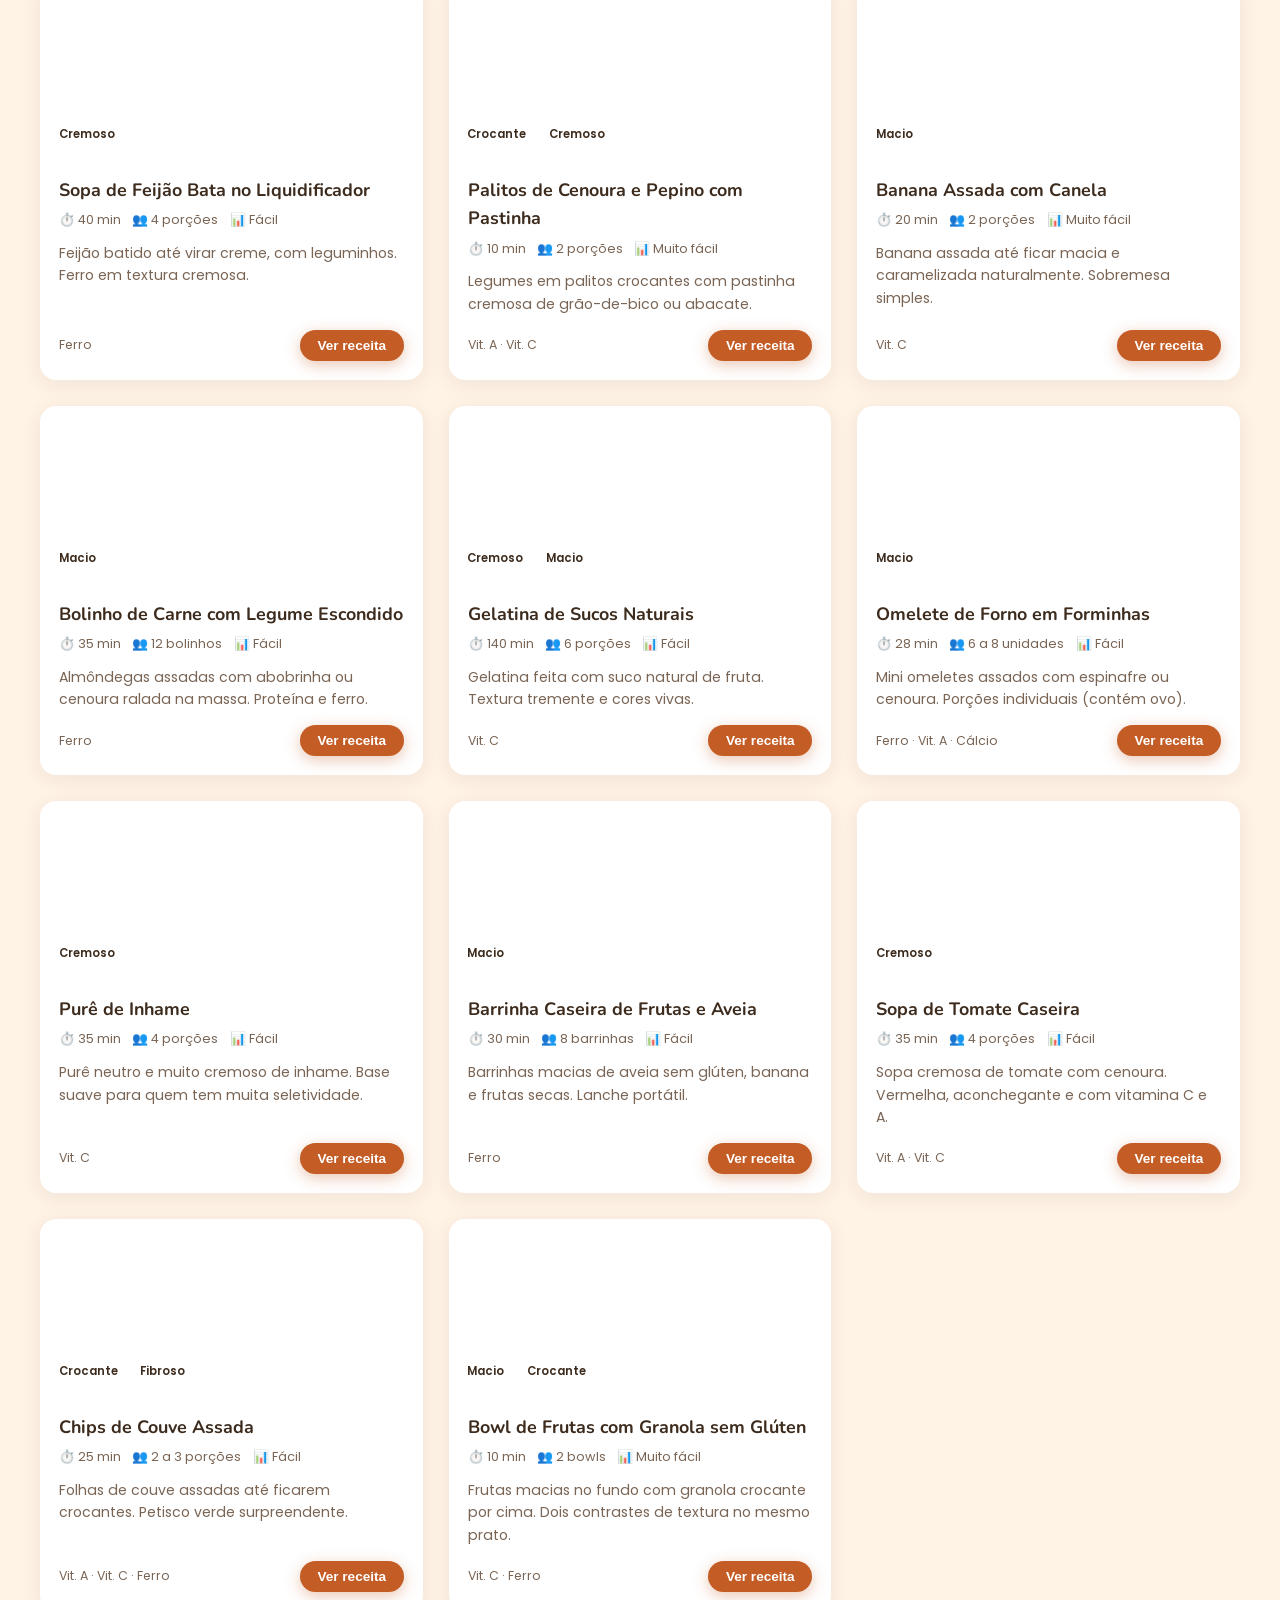
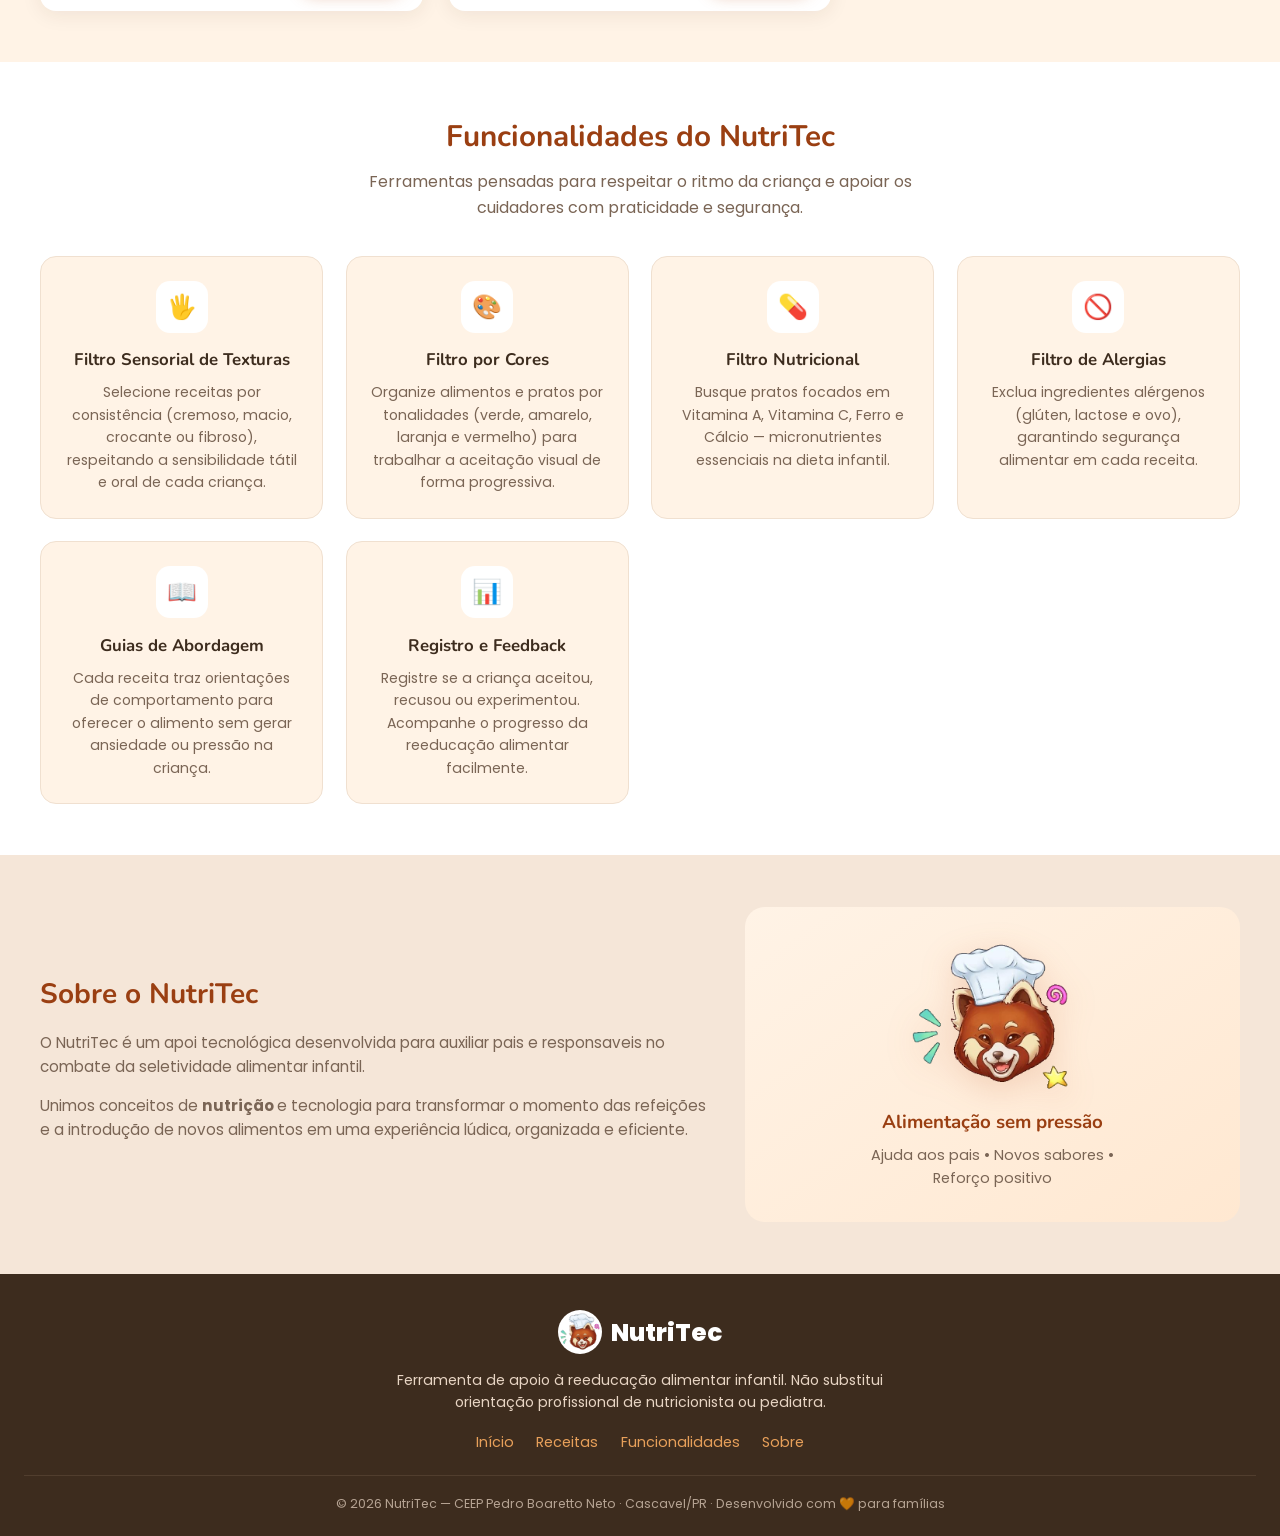
==== commit 7b7684b9: "Update index.html" ====
--- a/index.html
+++ b/index.html
@@ -164,7 +164,7 @@
         <div class="about-visual">
           <img src="[data-uri]" alt="Mascote NutriTec">
           <h3 style="color:var(--primary-dark); margin-bottom:0.4rem;">Alimentação sem pressão</h3>
-          <p style="color:var(--muted); max-width:260px; font-size:0.9rem;">Exposição gradual • Exploração sensorial • Reforço positivo</p>
+          <p style="color:var(--muted); max-width:260px; font-size:0.9rem;">Ajuda aos pais • Novos sabores • Reforço positivo</p>
         </div>
       </div>
     </div>
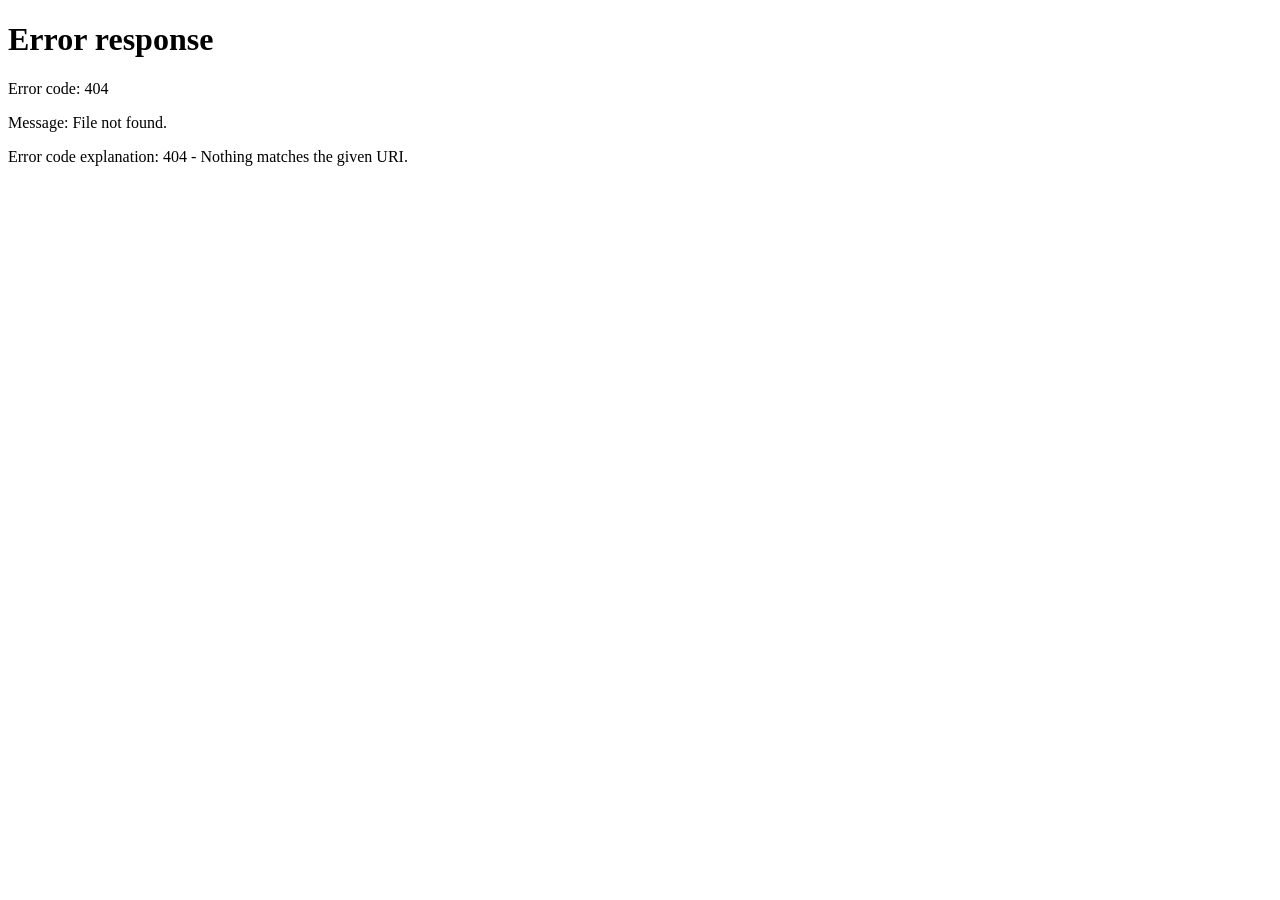
==== commit edcc6477: "Rename index.html to index.html" ====
--- a/index.html
+++ b/index.html
@@ -24,8 +24,15 @@
         <a href="#inicio">Início</a>
         <a href="#receitas">Receitas</a>
         <a href="#funcionalidades">Funcionalidades</a>
+        <a href="#perfil">Perfil</a>
         <a href="#sobre">Sobre</a>
+        <a href="#" onclick="nutritecLogout(); return false;">Sair</a>
       </nav>
+      <div class="theme-controls">
+        <button type="button" class="color-toggle" id="colorOrange" title="Cor laranja" aria-label="Tema laranja" data-active="orange">🧡</button>
+        <button type="button" class="color-toggle" id="colorGreen" title="Cor verde" aria-label="Tema verde">💚</button>
+        <button type="button" class="theme-toggle" id="themeToggle" title="Modo claro/escuro" aria-label="Alternar tema">🌙</button>
+      </div>
     </div>
   </header>
 
@@ -95,7 +102,7 @@
           </div>
         </div>
         <div class="filter-actions">
-          <span class="results-count" id="resultsCount">Mostrando 15 receitas</span>
+          <span class="results-count" id="resultsCount">Mostrando 50 receitas</span>
           <button class="btn btn-secondary btn-sm" id="clearFilters">Limpar filtros</button>
         </div>
       </div>
@@ -156,16 +163,56 @@
       <div class="about-content">
         <div class="about-text">
           <h2>Sobre o NutriTec</h2>
-          <p>O NutriTec é um apoi tecnológica desenvolvida para auxiliar pais e responsaveis no combate da seletividade alimentar infantil.</p>
-          <p>Unimos conceitos de <strong>nutrição </strong> e tecnologia para transformar o momento das refeições e a introdução de novos alimentos em uma experiência lúdica, organizada e eficiente.</p>
+          <p>O NutriTec é uma solução tecnológica desenvolvida para auxiliar pais, cuidadores e profissionais da saúde no combate e mitigação da seletividade alimentar infantil.</p>
+          <p>Unimos conceitos de <strong>nutrição pedagógica</strong> e tecnologia para transformar o momento das refeições e a introdução de novos alimentos em uma experiência lúdica, organizada e eficiente.</p>
+          <p>Projeto desenvolvido no <strong>CEEP Pedro Boaretto Neto</strong> (Cascavel/PR), com apoio da UNIOESTE, pelos autores Diomar Alberto Acosta Franco e Tatiane Andreoli Barbosa.</p>
           <ul class="about-list">
+            <li>Código leve, limpo e 100% em HTML + CSS + JS</li>
+            <li>Navegação intuitiva e respostas rápidas</li>
+            <li>Foco no respeito ao ritmo e à autonomia da criança</li>
+            <li>Ferramenta prática e acessível de apoio nutricional</li>
           </ul>
         </div>
         <div class="about-visual">
           <img src="[data-uri]" alt="Mascote NutriTec">
           <h3 style="color:var(--primary-dark); margin-bottom:0.4rem;">Alimentação sem pressão</h3>
-          <p style="color:var(--muted); max-width:260px; font-size:0.9rem;">Ajuda aos pais • Novos sabores • Reforço positivo</p>
-        </div>
+          <p style="color:var(--muted); max-width:260px; font-size:0.9rem;">Exposição gradual • Exploração sensorial • Reforço positivo</p>
+        </div>
+      </div>
+    </div>
+  </section>
+
+
+  <!-- Perfil -->
+  <section class="profile-section" id="perfil">
+    <div class="container">
+      <h2 class="section-title">Meu Perfil</h2>
+      <p class="section-subtitle">Acompanhe receitas concluídas, pontos e seu progresso no NutriTec.</p>
+      <div class="profile-card">
+        <div class="profile-header">
+          <div>
+            <h3 id="profileName" style="color:var(--primary-dark);margin:0 0 0.25rem;">Olá!</h3>
+            <p id="profileEmail" style="color:var(--muted);font-size:0.9rem;margin:0;"></p>
+          </div>
+        </div>
+        <div class="profile-stats">
+          <div class="stat-box">
+            <div class="num" id="statPoints">0</div>
+            <div class="lbl">Pontos</div>
+          </div>
+          <div class="stat-box">
+            <div class="num" id="statDone">0</div>
+            <div class="lbl">Receitas prontas</div>
+          </div>
+          <div class="stat-box">
+            <div class="num" id="statTotal">50</div>
+            <div class="lbl">No catálogo</div>
+          </div>
+        </div>
+        <h4 style="color:var(--primary-dark);margin-bottom:0.6rem;">Receitas marcadas como prontas</h4>
+        <ul class="completed-list" id="completedList">
+          <li style="color:var(--muted);">Nenhuma ainda — abra uma receita e marque como pronta!</li>
+        </ul>
       </div>
     </div>
   </section>
@@ -181,7 +228,8 @@
       <a href="#inicio">Início</a>
       <a href="#receitas">Receitas</a>
       <a href="#funcionalidades">Funcionalidades</a>
-      <a href="#sobre">Sobre</a>
+      <a href="#perfil">Perfil</a>
+        <a href="#sobre">Sobre</a>
     </div>
     <div class="copyright">© 2026 NutriTec — CEEP Pedro Boaretto Neto · Cascavel/PR · Desenvolvido com 🧡 para famílias</div>
   </footer>
@@ -195,7 +243,26 @@
     </div>
   </div>
 
-    <script src="script.js"></script>
+    
+  <script>
+    // Proteção simples: exige login
+    (function () {
+      try {
+        const user = localStorage.getItem('nutritec_user');
+        if (!user) {
+          window.location.href = 'login.html';
+        }
+      } catch (e) {
+        window.location.href = 'login.html';
+      }
+    })();
+    function nutritecLogout() {
+      localStorage.removeItem('nutritec_user');
+      window.location.href = 'login.html';
+    }
+  </script>
+  <div class="points-toast" id="pointsToast"></div>
+  <script src="script.js"></script>
 
 </body>
 </html>
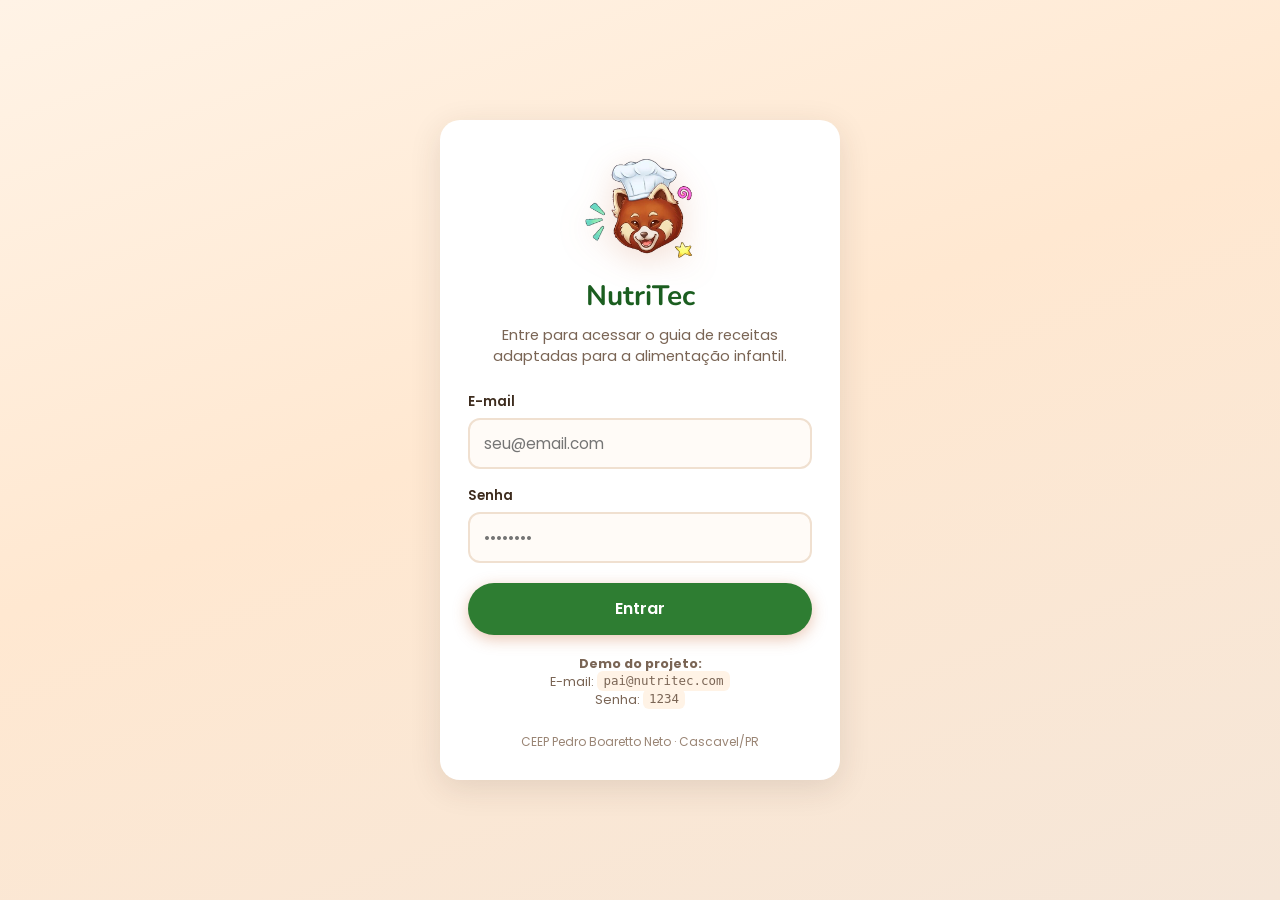
==== commit 6d2f976c: "Rename index (4).html to index.html" ====
--- a/index.html
+++ b/index.html
@@ -261,6 +261,13 @@
       window.location.href = 'login.html';
     }
   </script>
+  
+  <a href="#perfil" class="profile-float" id="profileFloat" title="Ver perfil">
+    <div class="pf-points" id="floatPoints">0 pts</div>
+    <div class="pf-label">Meus pontos</div>
+    <div class="pf-done" id="floatDone">0 receitas prontas</div>
+  </a>
+
   <div class="points-toast" id="pointsToast"></div>
   <script src="script.js"></script>
 
--- a/style.css
+++ b/style.css
@@ -1,19 +1,19 @@
 :root {
-      --primary: #C45C26;
-      --primary-dark: #9A3F12;
-      --secondary: #E8A05A;
-      --accent: #5B8C5A;
-      --bg: #FFF9F3;
+      --primary: #2E7D32;
+      --primary-dark: #1B5E20;
+      --secondary: #66BB6A;
+      --accent: #43A047;
+      --bg: #F5F9F5;
       --card: #FFFFFF;
-      --text: #3D2C1E;
-      --muted: #7A6555;
-      --soft-cream: #FFF3E6;
-      --soft-orange: #FFE8D1;
-      --soft-brown: #F5E6D8;
+      --text: #1B2E1B;
+      --muted: #5A6B5A;
+      --soft-cream: #E8F5E9;
+      --soft-orange: #C8E6C9;
+      --soft-brown: #E0EDE0;
       --soft-green: #E8F0E6;
       --radius: 16px;
-      --shadow: 0 4px 20px rgba(61, 44, 30, 0.08);
-      --shadow-hover: 0 8px 30px rgba(61, 44, 30, 0.14);
+      --shadow: 0 4px 20px rgba(27, 46, 27, 0.08);
+      --shadow-hover: 0 8px 30px rgba(27, 46, 27, 0.14);
     }
 
     * { margin: 0; padding: 0; box-sizing: border-box; }
@@ -33,7 +33,7 @@
 
     /* Header */
     header {
-      background: linear-gradient(135deg, #C45C26 0%, #E07A3D 100%);
+      background: linear-gradient(135deg, #2E7D32 0%, #43A047 100%);
       color: white;
       padding: 0.85rem 0;
       position: sticky;
@@ -174,13 +174,13 @@
     .btn-primary {
       background: var(--primary);
       color: white;
-      box-shadow: 0 4px 15px rgba(196, 92, 38, 0.35);
+      box-shadow: 0 4px 15px rgba(46, 125, 50, 0.35);
     }
 
     .btn-primary:hover {
       background: var(--primary-dark);
       transform: translateY(-2px);
-      box-shadow: 0 6px 20px rgba(196, 92, 38, 0.4);
+      box-shadow: 0 6px 20px rgba(46, 125, 50, 0.4);
     }
 
     .btn-secondary {
@@ -808,3 +808,307 @@
 
       .hero { padding: 2.5rem 1.2rem 2.2rem; }
     }
+
+
+/* ===== Tema escuro ===== */
+[data-theme="dark"] {
+  --primary: #66BB6A;
+  --primary-dark: #81C784;
+  --secondary: #A5D6A7;
+  --accent: #81C784;
+  --bg: #121A12;
+  --card: #1C261C;
+  --text: #E8F0E8;
+  --muted: #A0B0A0;
+  --soft-cream: #1E2A1E;
+  --soft-orange: #243324;
+  --soft-brown: #1A241A;
+  --soft-green: #1E2E1E;
+  --shadow: 0 4px 20px rgba(0, 0, 0, 0.35);
+  --shadow-hover: 0 8px 30px rgba(0, 0, 0, 0.45);
+}
+
+[data-theme="dark"] header {
+  background: linear-gradient(135deg, #1B5E20 0%, #2E7D32 100%);
+}
+
+[data-theme="dark"] .filter-chip {
+  background: #2A3A2A;
+  color: var(--text);
+}
+
+[data-theme="dark"] .filter-chip:hover {
+  background: #334433;
+}
+
+[data-theme="dark"] .modal {
+  background: var(--card);
+}
+
+[data-theme="dark"] .modal-close {
+  background: #2A3A2A;
+  color: var(--text);
+}
+
+[data-theme="dark"] .feedback-note,
+[data-theme="dark"] input,
+[data-theme="dark"] textarea {
+  background: #1A241A;
+  color: var(--text);
+  border-color: #334433;
+}
+
+[data-theme="dark"] footer {
+  background: #0D140D;
+}
+
+/* Botão tema */
+.theme-toggle {
+  background: rgba(255,255,255,0.2);
+  border: 2px solid rgba(255,255,255,0.5);
+  color: white;
+  width: 40px;
+  height: 40px;
+  border-radius: 50%;
+  cursor: pointer;
+  font-size: 1.15rem;
+  display: flex;
+  align-items: center;
+  justify-content: center;
+  transition: background 0.2s;
+  flex-shrink: 0;
+}
+.theme-toggle:hover {
+  background: rgba(255,255,255,0.35);
+}
+
+/* Perfil */
+.profile-section {
+  background: var(--soft-cream);
+}
+.profile-card {
+  background: var(--card);
+  border-radius: var(--radius);
+  padding: 1.6rem;
+  box-shadow: var(--shadow);
+  margin-bottom: 1.5rem;
+}
+.profile-header {
+  display: flex;
+  flex-wrap: wrap;
+  align-items: center;
+  justify-content: space-between;
+  gap: 1rem;
+  margin-bottom: 1.2rem;
+}
+.profile-stats {
+  display: grid;
+  grid-template-columns: repeat(auto-fit, minmax(120px, 1fr));
+  gap: 0.9rem;
+  margin-bottom: 1.4rem;
+}
+.stat-box {
+  background: var(--soft-cream);
+  border-radius: 12px;
+  padding: 1rem;
+  text-align: center;
+}
+.stat-box .num {
+  font-size: 1.6rem;
+  font-weight: 800;
+  color: var(--primary-dark);
+  font-family: 'Nunito', sans-serif;
+}
+.stat-box .lbl {
+  font-size: 0.78rem;
+  color: var(--muted);
+}
+.completed-list {
+  list-style: none;
+  max-height: 220px;
+  overflow-y: auto;
+}
+.completed-list li {
+  padding: 0.55rem 0;
+  border-bottom: 1px dashed var(--soft-brown);
+  font-size: 0.9rem;
+  display: flex;
+  justify-content: space-between;
+  gap: 0.5rem;
+  align-items: center;
+}
+.completed-list li span.pts {
+  color: var(--primary);
+  font-weight: 700;
+  font-size: 0.82rem;
+  white-space:nowrap;
+}
+.badge-done {
+  display: inline-block;
+  background: var(--primary);
+  color: white;
+  font-size: 0.7rem;
+  font-weight: 700;
+  padding: 0.2rem 0.5rem;
+  border-radius: 20px;
+  margin-left: 0.35rem;
+}
+
+/* Checklist ingredientes no modal */
+.ing-check-list {
+  list-style: none;
+  display: grid;
+  grid-template-columns: 1fr 1fr;
+  gap: 0.4rem;
+}
+.ing-check-list li {
+  font-size: 0.88rem;
+  padding: 0.35rem 0;
+  border-bottom: 1px dashed var(--soft-brown);
+  display: flex;
+  align-items: flex-start;
+  gap: 0.45rem;
+}
+.ing-check-list li label {
+  cursor: pointer;
+  display: flex;
+  gap: 0.4rem;
+  align-items: flex-start;
+}
+.ing-check-list input[type="checkbox"] {
+  margin-top: 0.2rem;
+  accent-color: var(--primary);
+  width: 16px;
+  height: 16px;
+  flex-shrink: 0;
+}
+.ing-check-list li.checked span {
+  text-decoration: line-through;
+  opacity: 0.55;
+}
+.btn-complete {
+  margin-top: 0.8rem;
+}
+.points-toast {
+  position: fixed;
+  bottom: 24px;
+  left: 50%;
+  transform: translateX(-50%) translateY(80px);
+  background: var(--primary);
+  color: white;
+  padding: 0.75rem 1.4rem;
+  border-radius: 50px;
+  font-weight: 600;
+  font-size: 0.9rem;
+  z-index: 3000;
+  opacity: 0;
+  transition: all 0.35s ease;
+  pointer-events: none;
+  box-shadow: var(--shadow-hover);
+}
+.points-toast.show {
+  opacity: 1;
+  transform: translateX(-50%) translateY(0);
+}
+@media (max-width: 768px) {
+  .ing-check-list { grid-template-columns: 1fr; }
+}
+
+
+
+/* ===== Cores: Laranja (padrão) e Verde ===== */
+:root, [data-color="orange"] {
+  --primary: #C45C26;
+  --primary-dark: #9A3F12;
+  --secondary: #E8A05A;
+  --accent: #5B8C5A;
+  --header-grad: linear-gradient(135deg, #C45C26 0%, #E07A3D 100%);
+}
+
+[data-color="green"] {
+  --primary: #2E7D32;
+  --primary-dark: #1B5E20;
+  --secondary: #66BB6A;
+  --accent: #43A047;
+  --header-grad: linear-gradient(135deg, #2E7D32 0%, #43A047 100%);
+}
+
+header {
+  background: var(--header-grad) !important;
+}
+
+/* Tema escuro (funciona com laranja e com verde) */
+[data-theme="dark"] {
+  --bg: #121A12;
+  --card: #1C261C;
+  --text: #E8F0E8;
+  --muted: #A0B0A0;
+  --soft-cream: #1E2A1E;
+  --soft-orange: #243324;
+  --soft-brown: #1A241A;
+  --soft-green: #1E2E1E;
+  --shadow: 0 4px 20px rgba(0, 0, 0, 0.35);
+  --shadow-hover: 0 8px 30px rgba(0, 0, 0, 0.45);
+}
+
+[data-theme="dark"][data-color="orange"],
+[data-theme="dark"]:not([data-color]) {
+  --primary: #E07A3D;
+  --primary-dark: #F0A060;
+  --secondary: #E8A05A;
+  --header-grad: linear-gradient(135deg, #8B4513 0%, #C45C26 100%);
+}
+
+[data-theme="dark"][data-color="green"] {
+  --primary: #66BB6A;
+  --primary-dark: #81C784;
+  --secondary: #A5D6A7;
+  --header-grad: linear-gradient(135deg, #1B5E20 0%, #2E7D32 100%);
+}
+
+[data-theme="dark"] .filter-chip {
+  background: #2A3A2A;
+  color: var(--text);
+}
+[data-theme="dark"] .modal { background: var(--card); }
+[data-theme="dark"] .modal-close { background: #2A3A2A; color: var(--text); }
+[data-theme="dark"] footer { background: #0D140D; }
+
+/* Controles de tema no header */
+.theme-controls {
+  display: flex;
+  align-items: center;
+  gap: 0.4rem;
+  margin-left: 0.5rem;
+}
+.theme-toggle, .color-toggle {
+  background: rgba(255,255,255,0.2);
+  border: 2px solid rgba(255,255,255,0.5);
+  color: white;
+  width: 38px;
+  height: 38px;
+  border-radius: 50%;
+  cursor: pointer;
+  font-size: 1.05rem;
+  display: flex;
+  align-items: center;
+  justify-content: center;
+  transition: background 0.2s, transform 0.15s;
+  flex-shrink: 0;
+  padding: 0;
+  line-height: 1;
+}
+.theme-toggle:hover, .color-toggle:hover {
+  background: rgba(255,255,255,0.35);
+  transform: scale(1.05);
+}
+.color-toggle[data-active="orange"] {
+  box-shadow: 0 0 0 2px #fff, 0 0 0 4px #C45C26;
+}
+.color-toggle[data-active="green"] {
+  box-shadow: 0 0 0 2px #fff, 0 0 0 4px #2E7D32;
+}
+
+@media (max-width: 768px) {
+  .theme-controls { margin-left: 0; }
+}
